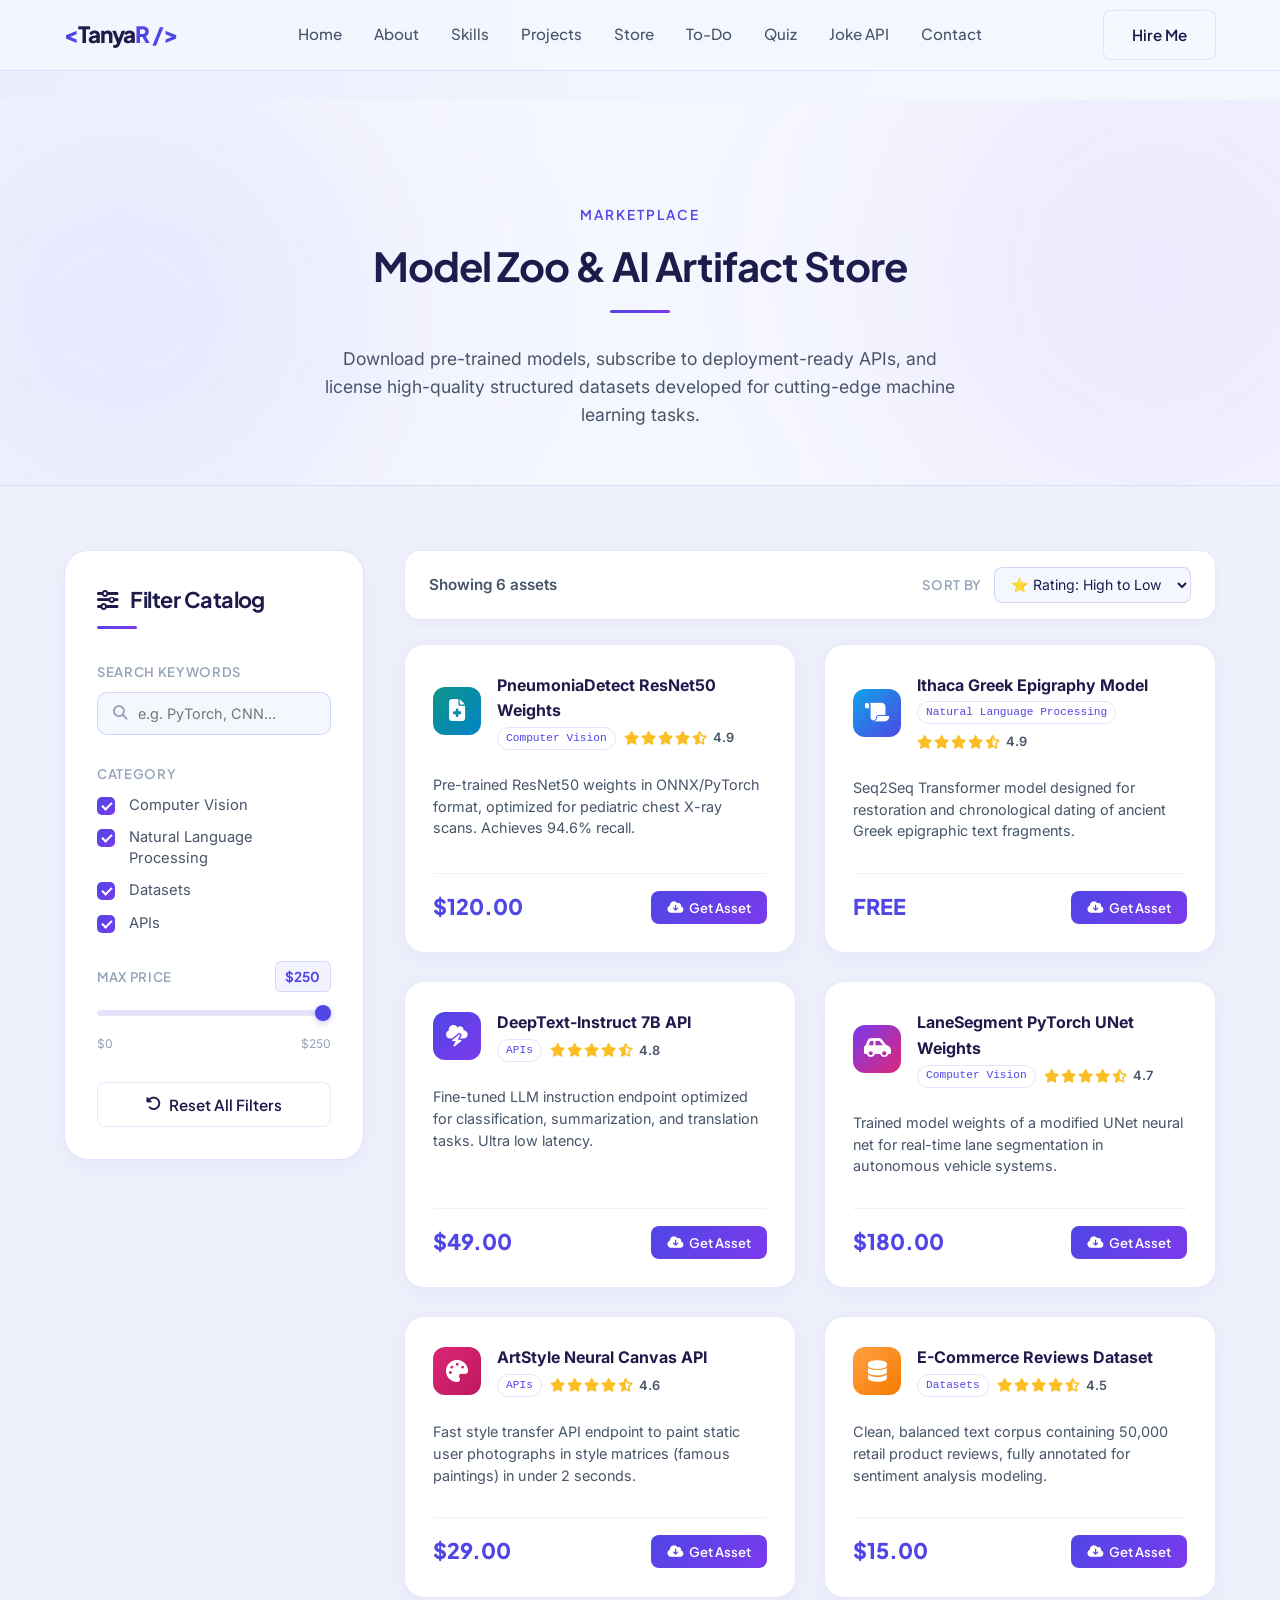
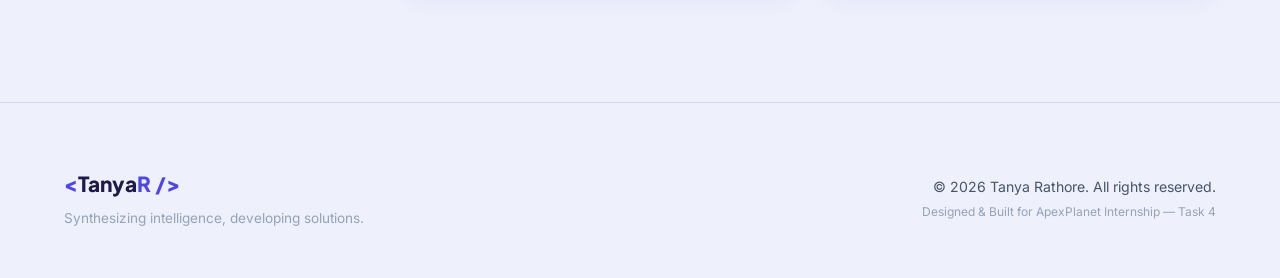
==== products.html @ 9f8725fa "Add files via upload task3 completed" ====
<!DOCTYPE html>
<html lang="en">
<head>
    <meta charset="UTF-8">
    <meta name="viewport" content="width=device-width, initial-scale=1.0">
    <!-- Meta tags for SEO -->
    <title>Store | Tanya Rathore | AI/ML Portfolio</title>
    <meta name="description" content="Tanya Rathore's Model Zoo and AI/ML store. Filter, sort, and browse pretrained models, datasets, and API endpoints.">
    <meta name="keywords" content="Tanya Rathore, Model Zoo, Dataset, AI Models, Pretrained Weights, Computer Vision, NLP, APIs">
    
    <!-- Google Fonts - Plus Jakarta Sans & Inter -->
    <link rel="preconnect" href="https://fonts.googleapis.com">
    <link rel="preconnect" href="https://fonts.gstatic.com" crossorigin>
    <link href="https://fonts.googleapis.com/css2?family=Inter:wght@300;400;500;600;700&family=Plus+Jakarta+Sans:wght@400;500;600;700;800&display=swap" rel="stylesheet">
    
    <!-- Font Awesome Icons -->
    <link rel="stylesheet" href="https://cdnjs.cloudflare.com/ajax/libs/font-awesome/6.4.0/css/all.min.css">
    
    <!-- Core CSS stylesheet -->
    <link rel="stylesheet" href="style.css">
</head>
<body>

    <!-- ==================== HEADER & NAVIGATION ==================== -->
    <header class="navbar-header" id="header">
        <div class="nav-container container">
            <a href="index.html#hero" class="nav-logo">
                <span class="logo-accent">&lt;</span>Tanya<span class="logo-accent">R /&gt;</span>
            </a>
            
            <!-- Desktop Navigation Menu -->
            <nav class="nav-menu" id="nav-menu">
                <ul class="nav-list">
                    <li><a href="index.html#hero" class="nav-link">Home</a></li>
                    <li><a href="index.html#about" class="nav-link">About</a></li>
                    <li><a href="index.html#skills" class="nav-link">Skills</a></li>
                    <li><a href="projects.html" class="nav-link">Projects</a></li>
                    <li><a href="products.html" class="nav-link active">Store</a></li>
                    <li><a href="index.html#todo" class="nav-link">To-Do</a></li>
                    <li><a href="index.html#quiz" class="nav-link">Quiz</a></li>
                    <li><a href="index.html#api-data" class="nav-link">Joke API</a></li>
                    <li><a href="index.html#contact" class="nav-link">Contact</a></li>
                </ul>
            </nav>

            <!-- CTA button & Hamburguer Menu for Mobile -->
            <div class="nav-actions">
                <a href="mailto:riya.rathore@example.com" class="btn btn-secondary nav-cta-btn">Hire Me</a>
                <button class="menu-toggle-btn" id="menu-toggle" aria-label="Toggle menu">
                    <span class="bar"></span>
                    <span class="bar"></span>
                    <span class="bar"></span>
                </button>
            </div>
        </div>
    </header>

    <main style="padding-top: 100px;">
        <!-- ==================== STORE HERO ==================== -->
        <section class="section-padding" style="background-color: var(--color-bg-darkest); padding-bottom: 2rem;">
            <!-- Decorative Background Glows -->
            <div class="hero-bg-glow glow-1"></div>
            <div class="hero-bg-glow glow-2"></div>
            
            <div class="container scroll-reveal">
                <div class="section-header" style="margin-bottom: 2rem;">
                    <span class="section-tag">Marketplace</span>
                    <h1 class="section-title">Model Zoo &amp; AI Artifact Store</h1>
                    <div class="section-underline"></div>
                </div>
                <p style="text-align: center; color: var(--color-text-secondary); max-width: 650px; margin: 0 auto 1.5rem auto; font-size: 1.1rem;">
                    Download pre-trained models, subscribe to deployment-ready APIs, and license high-quality structured datasets developed for cutting-edge machine learning tasks.
                </p>
            </div>
        </section>

        <!-- ==================== STORE CATALOG LAYOUT ==================== -->
        <section class="section-padding" style="background-color: var(--color-bg-darker); border-top: 1px solid var(--border-glass); padding-top: 4rem;">
            <div class="container">
                <div class="store-layout-grid">
                    
                    <!-- ── SIDEBAR FILTER PANEL ── -->
                    <aside class="store-filter-sidebar scroll-reveal">
                        <div class="filter-panel-card">
                            <h2 class="filter-panel-title">
                                <i class="fa-solid fa-sliders"></i> Filter Catalog
                            </h2>
                            <div class="filter-panel-underline"></div>

                            <!-- Search Input -->
                            <div class="filter-group">
                                <label for="search-input" class="filter-label">Search Keywords</label>
                                <div class="filter-search-wrap">
                                    <i class="fa-solid fa-magnifying-glass search-icon"></i>
                                    <input type="text" id="search-input" class="filter-search-input" placeholder="e.g. PyTorch, CNN...">
                                </div>
                            </div>

                            <!-- Category Checkboxes -->
                            <div class="filter-group">
                                <label class="filter-label">Category</label>
                                <div class="filter-checkbox-list">
                                    <label class="checkbox-container">
                                        <input type="checkbox" name="category" value="Computer Vision" checked>
                                        <span class="checkmark"></span>
                                        Computer Vision
                                    </label>
                                    <label class="checkbox-container">
                                        <input type="checkbox" name="category" value="Natural Language Processing" checked>
                                        <span class="checkmark"></span>
                                        Natural Language Processing
                                    </label>
                                    <label class="checkbox-container">
                                        <input type="checkbox" name="category" value="Datasets" checked>
                                        <span class="checkmark"></span>
                                        Datasets
                                    </label>
                                    <label class="checkbox-container">
                                        <input type="checkbox" name="category" value="APIs" checked>
                                        <span class="checkmark"></span>
                                        APIs
                                    </label>
                                </div>
                            </div>

                            <!-- Price Slider -->
                            <div class="filter-group">
                                <div class="price-slider-header">
                                    <label for="price-range" class="filter-label">Max Price</label>
                                    <span id="price-value" class="price-value-badge">$250</span>
                                </div>
                                <input type="range" id="price-range" class="filter-price-slider" min="0" max="250" value="250" step="5">
                                <div class="price-slider-limits">
                                    <span>$0</span>
                                    <span>$250</span>
                                </div>
                            </div>

                            <!-- Reset Button -->
                            <button id="reset-filters-btn" class="btn btn-secondary btn-block" style="margin-top: 1rem;">
                                <i class="fa-solid fa-rotate-left"></i> Reset All Filters
                            </button>
                        </div>
                    </aside>

                    <!-- ── MAIN CATALOG GRID CONTENT ── -->
                    <div class="store-catalog-content">
                        
                        <!-- Catalog Topbar -->
                        <div class="catalog-topbar scroll-reveal">
                            <div id="results-count" class="results-count">Showing 6 assets</div>
                            
                            <div class="catalog-sort-wrap">
                                <label for="sort-select" class="sort-label">Sort By</label>
                                <select id="sort-select" class="sort-select">
                                    <option value="rating-desc" selected>⭐ Rating: High to Low</option>
                                    <option value="price-asc">💵 Price: Low to High</option>
                                    <option value="price-desc">💵 Price: High to Low</option>
                                    <option value="name-asc">🔤 Name: A to Z</option>
                                </select>
                            </div>
                        </div>

                        <!-- Product Cards Grid -->
                        <div id="product-grid" class="store-product-grid scroll-reveal">
                            <!-- Cards will be dynamically injected by products.js -->
                        </div>

                        <!-- Empty State Placeholder -->
                        <div id="store-empty-state" class="store-empty-state" style="display: none;">
                            <i class="fa-regular fa-folder-open empty-icon"></i>
                            <h3>No Assets Found</h3>
                            <p>We couldn't find any products matching your search terms or filter combinations. Try adjusting your sidebar values!</p>
                            <button id="empty-reset-btn" class="btn btn-primary">Clear Search &amp; Filters</button>
                        </div>

                    </div>
                    
                </div>
            </div>
        </section>
    </main>

    <!-- ==================== FOOTER ==================== -->
    <footer class="footer-wrapper">
        <div class="container footer-content">
            <div class="footer-left">
                <a href="index.html#hero" class="footer-logo">
                    <span class="logo-accent">&lt;</span>Tanya<span class="logo-accent">R /&gt;</span>
                </a>
                <p class="footer-tagline">Synthesizing intelligence, developing solutions.</p>
            </div>
            
            <div class="footer-right">
                <p class="copyright">&copy; 2026 Tanya Rathore. All rights reserved.</p>
                <p class="attribution">Designed &amp; Built for ApexPlanet Internship &mdash; Task 4</p>
            </div>
        </div>
        
        <!-- Back to Top Button -->
        <a href="index.html#hero" class="back-to-top" id="back-to-top" aria-label="Back to top">
            <i class="fa-solid fa-arrow-up"></i>
        </a>
    </footer>

    <!-- Core Javascript logic -->
    <script src="script.js"></script>
    <!-- Product Listing Logic -->
    <script src="products.js"></script>
</body>
</html>
---- style.css ----
/* ==========================================================================
   CSS DESIGN SYSTEM & VARIABLES
   ========================================================================== */
:root {
    /* Color Palette — Light Theme */
    --color-bg-darkest: #f5f7ff;    /* Soft lavender-white page background */
    --color-bg-darker: #eef0fb;     /* Slightly deeper section background */
    --color-bg-card: rgba(255, 255, 255, 0.85); /* Clean white card base */

    --color-primary: #4f46e5;       /* Indigo 600 — strong accent */
    --color-secondary: #7c3aed;     /* Violet 600 */
    --color-accent: #0ea5e9;        /* Sky blue */
    --color-accent-pink: #db2777;   /* Pink 600 */

    --color-text-primary: #1e1b4b;  /* Deep indigo — main text */
    --color-text-secondary: #475569;/* Slate 600 — body text */
    --color-text-muted: #94a3b8;    /* Slate 400 — labels */

    --border-glass: rgba(79, 70, 229, 0.12);
    --border-glow: rgba(79, 70, 229, 0.25);

    /* Gradients */
    --gradient-primary: linear-gradient(135deg, var(--color-primary) 0%, var(--color-secondary) 100%);
    --gradient-accent: linear-gradient(135deg, var(--color-accent) 0%, var(--color-accent-pink) 100%);
    --gradient-dark: linear-gradient(180deg, var(--color-bg-darkest) 0%, var(--color-bg-darker) 100%);
    --gradient-radial-glow: radial-gradient(circle, rgba(79, 70, 229, 0.08) 0%, rgba(255,255,255,0) 70%);

    /* Typography */
    --font-heading: 'Plus Jakarta Sans', sans-serif;
    --font-body: 'Inter', sans-serif;

    /* Layout & Spacing */
    --container-max-width: 1200px;
    --transition-smooth: all 0.4s cubic-bezier(0.25, 0.8, 0.25, 1);
    --transition-fast: all 0.2s ease-in-out;
}

/* ==========================================================================
   BASE RESET & LAYOUT DEFAULTS
   ========================================================================== */
* {
    margin: 0;
    padding: 0;
    box-sizing: border-box;
}

html {
    scroll-behavior: smooth;
    font-size: 16px;
}

body {
    background-color: var(--color-bg-darkest);
    color: var(--color-text-primary);
    font-family: var(--font-body);
    line-height: 1.6;
    overflow-x: hidden;
    background-image:
        radial-gradient(at 0% 0%, rgba(79, 70, 229, 0.06) 0px, transparent 50%),
        radial-gradient(at 100% 100%, rgba(124, 58, 237, 0.06) 0px, transparent 50%);
}

.container {
    width: 100%;
    max-width: var(--container-max-width);
    margin: 0 auto;
    padding: 0 1.5rem;
}

section {
    position: relative;
    overflow: hidden;
}

.section-padding {
    padding: 6.5rem 0;
}

/* Scroll reveal system base state (JS sets .revealed) */
.scroll-reveal {
    opacity: 0;
    transform: translateY(40px);
    transition: opacity 0.8s cubic-bezier(0.25, 1, 0.5, 1), 
                transform 0.8s cubic-bezier(0.25, 1, 0.5, 1);
}

.scroll-reveal.revealed {
    opacity: 1;
    transform: translateY(0);
}

/* ==========================================================================
   TYPOGRAPHY
   ========================================================================== */
h1, h2, h3, h4, h5, h6 {
    font-family: var(--font-heading);
    font-weight: 700;
    letter-spacing: -0.025em;
    color: var(--color-text-primary);
}

/* Gradients text utility */
.text-gradient {
    background: var(--gradient-primary);
    -webkit-background-clip: text;
    -webkit-text-fill-color: transparent;
    background-clip: text;
    display: inline-block;
}

/* ==========================================================================
   BUTTONS
   ========================================================================== */
.btn {
    display: inline-flex;
    align-items: center;
    justify-content: center;
    gap: 0.5rem;
    padding: 0.75rem 1.75rem;
    border-radius: 8px;
    font-family: var(--font-heading);
    font-weight: 600;
    font-size: 0.95rem;
    cursor: pointer;
    transition: var(--transition-smooth);
    text-decoration: none;
}

.btn-primary {
    background: var(--gradient-primary);
    color: #ffffff;
    border: none;
    box-shadow: 0 4px 20px rgba(129, 140, 248, 0.3);
}

.btn-primary:hover {
    transform: translateY(-3px);
    box-shadow: 0 6px 25px rgba(129, 140, 248, 0.5);
}

.btn-secondary {
    background: rgba(255, 255, 255, 0.08);
    color: var(--color-text-primary);
    border: 1px solid var(--border-glass);
    backdrop-filter: blur(10px);
}

.btn-secondary:hover {
    background: rgba(255, 255, 255, 0.15);
    border-color: rgba(255, 255, 255, 0.2);
    transform: translateY(-2px);
}

.btn-outline {
    background: transparent;
    color: var(--color-primary);
    border: 1px solid var(--color-primary);
}

.btn-outline:hover {
    background: rgba(129, 140, 248, 0.1);
    transform: translateY(-3px);
}

.btn-block {
    display: flex;
    width: 100%;
}

/* ==========================================================================
   NAVIGATION BAR (Glassmorphism & Responsive)
   ========================================================================== */
.navbar-header {
    position: fixed;
    top: 0;
    left: 0;
    width: 100%;
    z-index: 1000;
    background: rgba(245, 247, 255, 0.85);
    backdrop-filter: blur(12px);
    -webkit-backdrop-filter: blur(12px);
    border-bottom: 1px solid var(--border-glass);
    transition: var(--transition-smooth);
}

/* Navbar active scroll state */
.navbar-header.nav-scrolled {
    padding: 0.5rem 0;
    box-shadow: 0 4px 20px rgba(79, 70, 229, 0.1);
    background: rgba(245, 247, 255, 0.95);
}

.nav-container {
    display: flex;
    align-items: center;
    justify-content: space-between;
    height: 70px;
}

.nav-logo {
    font-family: var(--font-heading);
    font-weight: 800;
    font-size: 1.4rem;
    color: var(--color-text-primary);
    text-decoration: none;
    letter-spacing: -0.05em;
    transition: var(--transition-fast);
}

.logo-accent {
    color: var(--color-primary);
}

.nav-logo:hover {
    transform: scale(1.03);
}

.nav-menu {
    display: flex;
}

.nav-list {
    display: flex;
    list-style: none;
    gap: 2rem;
}

.nav-link {
    text-decoration: none;
    color: var(--color-text-secondary);
    font-family: var(--font-heading);
    font-weight: 500;
    font-size: 0.95rem;
    transition: var(--transition-fast);
    position: relative;
    padding: 0.5rem 0;
}

.nav-link::after {
    content: '';
    position: absolute;
    bottom: 0;
    left: 0;
    width: 0;
    height: 2px;
    background: var(--gradient-primary);
    transition: var(--transition-fast);
}

.nav-link:hover,
.nav-link.active {
    color: var(--color-text-primary);
}

.nav-link.active::after,
.nav-link:hover::after {
    width: 100%;
}

.nav-actions {
    display: flex;
    align-items: center;
    gap: 1rem;
}

/* Mobile Menu Toggle Button */
.menu-toggle-btn {
    display: none;
    flex-direction: column;
    justify-content: space-between;
    width: 24px;
    height: 18px;
    background: transparent;
    border: none;
    cursor: pointer;
    z-index: 1100;
}

.menu-toggle-btn .bar {
    width: 100%;
    height: 2px;
    background-color: var(--color-text-primary);
    transition: var(--transition-smooth);
}

/* ==========================================================================
   HERO SECTION
   ========================================================================== */
.hero-section {
    min-height: 100vh;
    display: flex;
    align-items: center;
    padding-top: 100px;
    padding-bottom: 3.5rem;
    background-color: var(--color-bg-darkest);
    background-image: url("data:image/svg+xml,%3Csvg width='60' height='60' viewBox='0 0 60 60' xmlns='http://www.w3.org/2000/svg'%3E%3Cg fill='none' fill-rule='evenodd'%3E%3Cg fill='%234f46e5' fill-opacity='0.03'%3E%3Cpath d='M36 34v-4h-2v4h-4v2h4v4h2v-4h4v-2h-4zm0-30V0h-2v4h-4v2h4v4h2V6h4V4h-4zM6 34v-4H4v4H0v2h4v4h2v-4h4v-2H6zM6 4V0H4v4H0v2h4v4h2V6h4V4H6z'/%3E%3C/g%3E%3C/g%3E%3C/svg%3E");
}

.hero-bg-glow {
    position: absolute;
    width: 500px;
    height: 500px;
    border-radius: 50%;
    filter: blur(120px);
    z-index: 1;
    pointer-events: none;
}

.glow-1 {
    top: -10%;
    left: -10%;
    background: rgba(79, 70, 229, 0.08);
}

.glow-2 {
    bottom: -10%;
    right: -10%;
    background: rgba(124, 58, 237, 0.07);
}

.hero-grid {
    display: grid;
    grid-template-columns: 1.2fr 0.8fr;
    gap: 4rem;
    align-items: center;
    z-index: 2;
}

.status-badge {
    display: inline-flex;
    align-items: center;
    gap: 0.6rem;
    padding: 0.5rem 1rem;
    background: rgba(129, 140, 248, 0.1);
    border: 1px solid var(--border-glow);
    border-radius: 50px;
    font-size: 0.85rem;
    font-weight: 500;
    color: var(--color-primary);
    margin-bottom: 1.5rem;
}

.pulse-dot {
    width: 8px;
    height: 8px;
    background-color: var(--color-primary);
    border-radius: 50%;
    position: relative;
}

.pulse-dot::after {
    content: '';
    position: absolute;
    top: 0;
    left: 0;
    width: 100%;
    height: 100%;
    border-radius: 50%;
    background-color: var(--color-primary);
    animation: pulse 1.8s infinite;
}

@keyframes pulse {
    0% {
        transform: scale(1);
        opacity: 0.8;
    }
    100% {
        transform: scale(2.8);
        opacity: 0;
    }
}

.hero-title {
    font-size: 3.8rem;
    line-height: 1.15;
    margin-bottom: 1rem;
    font-weight: 800;
}

.hero-subtitle {
    font-size: 1.8rem;
    color: var(--color-text-secondary);
    font-weight: 600;
    margin-bottom: 1.5rem;
}

.hero-description {
    font-size: 1.1rem;
    color: var(--color-text-secondary);
    max-width: 600px;
    margin-bottom: 2.5rem;
}

.hero-actions {
    display: flex;
    gap: 1rem;
    margin-bottom: 2.5rem;
}

.hero-socials {
    display: flex;
    align-items: center;
    gap: 1rem;
}

.socials-label {
    font-size: 0.85rem;
    color: var(--color-text-muted);
    font-weight: 600;
    text-transform: uppercase;
    letter-spacing: 0.05em;
}

.social-icons {
    display: flex;
    gap: 1rem;
}

.social-icon {
    display: inline-flex;
    align-items: center;
    justify-content: center;
    width: 40px;
    height: 40px;
    border-radius: 50%;
    border: 1px solid var(--border-glass);
    background: rgba(255, 255, 255, 0.03);
    color: var(--color-text-secondary);
    transition: var(--transition-smooth);
    text-decoration: none;
}

.social-icon:hover {
    color: var(--color-primary);
    border-color: var(--color-primary);
    background: rgba(129, 140, 248, 0.08);
    transform: translateY(-3px) scale(1.05);
}

/* Hero Technology Orbit Graphic */
.hero-visual {
    display: flex;
    justify-content: center;
    align-items: center;
}

.visual-wrapper {
    position: relative;
    width: 320px;
    height: 320px;
}

.tech-orb {
    position: absolute;
    top: 50%;
    left: 50%;
    transform: translate(-50%, -50%);
    width: 90px;
    height: 90px;
    border-radius: 50%;
    background: var(--gradient-primary);
    box-shadow: 0 0 40px rgba(129, 140, 248, 0.6);
    display: flex;
    align-items: center;
    justify-content: center;
    font-size: 2.5rem;
    color: #ffffff;
    z-index: 5;
    animation: float 4s ease-in-out infinite;
}

@keyframes float {
    0%, 100% {
        transform: translate(-50%, -52%);
    }
    50% {
        transform: translate(-50%, -48%);
    }
}

.orbit-ring {
    position: absolute;
    top: 50%;
    left: 50%;
    border: 1px dashed rgba(255, 255, 255, 0.1);
    border-radius: 50%;
    transform: translate(-50%, -50%);
}

.ring-1 {
    width: 200px;
    height: 200px;
    animation: spin-clockwise 20s linear infinite;
}

.ring-2 {
    width: 300px;
    height: 300px;
    animation: spin-counter 30s linear infinite;
}

.orbit-node {
    position: absolute;
    width: 44px;
    height: 44px;
    border-radius: 50%;
    background: #ffffff;
    border: 1px solid rgba(79, 70, 229, 0.2);
    box-shadow: 0 2px 12px rgba(79, 70, 229, 0.1);
    display: flex;
    align-items: center;
    justify-content: center;
    font-size: 1.25rem;
    transition: var(--transition-smooth);
}

.orbit-node:hover {
    border-color: var(--color-primary);
    box-shadow: 0 0 20px rgba(129, 140, 248, 0.4);
    color: var(--color-primary);
    transform: scale(1.15);
}

.node-py {
    top: 15px;
    left: 45px;
    color: #38bdf8;
    animation: node-counter-spin 20s linear infinite;
}

.node-ml {
    bottom: 35px;
    right: 25px;
    color: #c084fc;
    animation: node-counter-spin 20s linear infinite;
}

.node-dl {
    bottom: 95px;
    left: -10px;
    color: #f472b6;
    animation: node-spin 30s linear infinite;
}

@keyframes spin-clockwise {
    0% { transform: translate(-50%, -50%) rotate(0deg); }
    100% { transform: translate(-50%, -50%) rotate(360deg); }
}

@keyframes spin-counter {
    0% { transform: translate(-50%, -50%) rotate(360deg); }
    100% { transform: translate(-50%, -50%) rotate(0deg); }
}

@keyframes node-spin {
    0% { transform: rotate(0deg); }
    100% { transform: rotate(360deg); }
}

@keyframes node-counter-spin {
    0% { transform: rotate(360deg); }
    100% { transform: rotate(0deg); }
}

/* ==========================================================================
   SECTION HEADER UTILITY
   ========================================================================== */
.section-header {
    margin-bottom: 4rem;
    text-align: center;
}

.section-tag {
    font-family: var(--font-heading);
    font-size: 0.85rem;
    font-weight: 600;
    color: var(--color-primary);
    letter-spacing: 0.15em;
    text-transform: uppercase;
    display: block;
    margin-bottom: 0.5rem;
}

.section-title {
    font-size: 2.5rem;
    margin-bottom: 0.75rem;
}

.section-underline {
    width: 60px;
    height: 3px;
    background: var(--gradient-primary);
    margin: 0 auto;
    border-radius: 10px;
}

/* ==========================================================================
   ABOUT ME SECTION
   ========================================================================== */
.about-section {
    background-color: #e8ebf8;
}

.about-grid {
    display: grid;
    grid-template-columns: 0.9fr 1.1fr;
    gap: 5rem;
    align-items: center;
}

.about-img-wrapper {
    display: flex;
    justify-content: center;
}

.image-frame {
    position: relative;
    width: 320px;
    height: 380px;
    border-radius: 20px;
    z-index: 2;
}

.profile-image {
    width: 100%;
    height: 100%;
    object-fit: cover;
    border-radius: 20px;
    position: relative;
    z-index: 3;
    filter: grayscale(10%) contrast(105%);
    transition: var(--transition-smooth);
}

.image-frame::before {
    content: '';
    position: absolute;
    top: 0;
    left: 0;
    width: 100%;
    height: 100%;
    border-radius: 20px;
    background: var(--gradient-primary);
    opacity: 0.08;
    z-index: 4;
    transition: var(--transition-smooth);
    pointer-events: none;
}

.frame-border {
    position: absolute;
    top: 15px;
    left: 15px;
    width: 100%;
    height: 100%;
    border: 2px solid var(--color-primary);
    border-radius: 20px;
    z-index: 1;
    transition: var(--transition-smooth);
}

.image-frame:hover .profile-image {
    transform: translateY(-10px) translateX(-10px);
    filter: grayscale(0%);
}

.image-frame:hover::before {
    opacity: 0;
}

.image-frame:hover .frame-border {
    transform: translateY(10px) translateX(10px);
    border-color: var(--color-secondary);
}

.about-subtitle {
    font-size: 1.4rem;
    margin-bottom: 1.25rem;
    line-height: 1.4;
    font-weight: 600;
}

.about-paragraph {
    color: var(--color-text-secondary);
    margin-bottom: 1.5rem;
    font-size: 1rem;
}

.about-stats-grid {
    display: grid;
    grid-template-columns: repeat(3, 1fr);
    gap: 1.5rem;
    margin-top: 2.5rem;
}

.stat-card {
    background: rgba(255, 255, 255, 0.02);
    border: 1px solid var(--border-glass);
    padding: 1.25rem 1rem;
    border-radius: 12px;
    text-align: center;
    transition: var(--transition-smooth);
}

.stat-card:hover {
    transform: translateY(-5px);
    background: rgba(255, 255, 255, 0.05);
    border-color: var(--border-glow);
}

.stat-num {
    display: block;
    font-family: var(--font-heading);
    font-size: 1.75rem;
    font-weight: 800;
    color: var(--color-primary);
    margin-bottom: 0.25rem;
}

.stat-label {
    font-size: 0.8rem;
    color: var(--color-text-secondary);
    font-weight: 500;
}

/* ==========================================================================
   TECHNICAL SKILLS SECTION
   ========================================================================== */
.skills-section {
    background-color: #f5f7ff;
}

.skills-grid {
    display: grid;
    grid-template-columns: repeat(auto-fill, minmax(280px, 1fr));
    gap: 2rem;
}

/* Clean light skill card */
.skill-card {
    background: #ffffff;
    border: 1px solid rgba(79, 70, 229, 0.15);
    border-radius: 16px;
    padding: 2.25rem 2rem;
    transition: var(--transition-smooth);
    position: relative;
    overflow: hidden;
    box-shadow: 0 2px 12px rgba(79, 70, 229, 0.06);
}

.skill-card::after {
    content: '';
    position: absolute;
    top: 0;
    left: 0;
    width: 100%;
    height: 100%;
    background: radial-gradient(circle at top right, rgba(79, 70, 229, 0.05), transparent 70%);
    opacity: 0;
    transition: var(--transition-smooth);
    pointer-events: none;
}

.skill-card:hover {
    transform: translateY(-8px);
    border-color: var(--color-primary);
    box-shadow: 0 12px 30px rgba(79, 70, 229, 0.15);
}

.skill-card:hover::after {
    opacity: 1;
}

.skill-icon {
    font-size: 2.25rem;
    margin-bottom: 1.25rem;
    display: inline-block;
}

.skill-name {
    font-size: 1.25rem;
    margin-bottom: 0.75rem;
    font-weight: 700;
}

.skill-desc {
    font-size: 0.9rem;
    color: var(--color-text-secondary);
    margin-bottom: 1.5rem;
}

/* Progress bar inside cards */
.skill-progress-bar {
    width: 100%;
    height: 6px;
    background: rgba(255, 255, 255, 0.05);
    border-radius: 10px;
    overflow: hidden;
}

.progress-fill {
    height: 100%;
    border-radius: 10px;
    background: var(--gradient-primary);
}

/* Colors for specific skills */
.python-color { color: #38bdf8; }
.python-fill { width: 90%; background: linear-gradient(90deg, #38bdf8, #818cf8); }

.ml-color { color: #818cf8; }
.ml-fill { width: 85%; background: linear-gradient(90deg, #818cf8, #c084fc); }

.cpp-color { color: #38bdf8; }
.cpp-fill { width: 80%; background: linear-gradient(90deg, #38bdf8, #818cf8); }

.nlp-color { color: #c084fc; }
.nlp-fill { width: 80%; background: linear-gradient(90deg, #c084fc, #f472b6); }

.sql-color { color: #ff9f43; }
.sql-fill { width: 85%; background: linear-gradient(90deg, #ff9f43, #f57c00); }

.dsa-color { color: #f472b6; }
.dsa-fill { width: 85%; background: linear-gradient(90deg, #f472b6, #818cf8); }

/* ==========================================================================
   PROJECTS SECTION
   ========================================================================== */
.projects-section {
    background-color: var(--color-bg-darker);
}

.projects-grid {
    display: grid;
    grid-template-columns: repeat(auto-fill, minmax(340px, 1fr));
    gap: 2.5rem;
}

/* Premium project card */
.project-card {
    background: var(--color-bg-card);
    border: 1px solid var(--border-glass);
    border-radius: 20px;
    overflow: hidden;
    display: flex;
    flex-direction: column;
    height: 100%;
    transition: var(--transition-smooth);
    backdrop-filter: blur(16px);
    -webkit-backdrop-filter: blur(16px);
}

.project-card:hover {
    transform: translateY(-10px);
    border-color: var(--border-glow);
    box-shadow: 0 15px 35px rgba(0, 0, 0, 0.4);
}

.project-img-container {
    position: relative;
    height: 200px;
    overflow: hidden;
}

.project-banner {
    width: 100%;
    height: 100%;
    display: flex;
    align-items: center;
    justify-content: center;
    position: relative;
}

.banner-icon {
    font-size: 3.5rem;
    color: rgba(255, 255, 255, 0.8);
    z-index: 2;
    transition: var(--transition-smooth);
}

.banner-gradient {
    position: absolute;
    top: 0;
    left: 0;
    width: 100%;
    height: 100%;
    opacity: 0.75;
    z-index: 1;
    transition: var(--transition-smooth);
}

/* Custom gradients for projects */
.style-transfer-banner {
    background: #1e1b4b;
}
.style-transfer-banner .banner-gradient {
    background: linear-gradient(135deg, #4f46e5 0%, #a855f7 100%);
}

.pneumonia-banner {
    background: #0f172a;
}
.pneumonia-banner .banner-gradient {
    background: linear-gradient(135deg, #0d9488 0%, #0284c7 100%);
}

.autonomous-banner {
    background: #180f2a;
}
.autonomous-banner .banner-gradient {
    background: linear-gradient(135deg, #7c3aed 0%, #db2777 100%);
}

/* Hover overlay links */
.project-links {
    position: absolute;
    top: 0;
    left: 0;
    width: 100%;
    height: 100%;
    background: rgba(9, 11, 17, 0.75);
    backdrop-filter: blur(4px);
    display: flex;
    align-items: center;
    justify-content: center;
    gap: 1.25rem;
    opacity: 0;
    z-index: 3;
    transition: var(--transition-smooth);
}

.project-card:hover .project-links {
    opacity: 1;
}

.project-card:hover .banner-icon {
    transform: scale(0.85);
}

.proj-link-btn {
    display: inline-flex;
    align-items: center;
    justify-content: center;
    width: 46px;
    height: 46px;
    border-radius: 50%;
    background: #ffffff;
    color: var(--color-bg-darkest);
    font-size: 1.2rem;
    transition: var(--transition-smooth);
    text-decoration: none;
}

.proj-link-btn:hover {
    background: var(--color-primary);
    color: #ffffff;
    transform: scale(1.1);
}

.project-info {
    padding: 1.75rem;
    display: flex;
    flex-direction: column;
    flex-grow: 1;
}

.project-category {
    font-family: var(--font-heading);
    font-size: 0.75rem;
    font-weight: 600;
    color: var(--color-primary);
    text-transform: uppercase;
    letter-spacing: 0.05em;
    margin-bottom: 0.5rem;
}

.project-title {
    font-size: 1.3rem;
    margin-bottom: 0.75rem;
}

.project-desc {
    color: var(--color-text-secondary);
    font-size: 0.92rem;
    margin-bottom: 1.5rem;
    flex-grow: 1;
}

/* Tech badges */
.project-tags {
    display: flex;
    flex-wrap: wrap;
    gap: 0.5rem;
}

.project-tags span {
    font-size: 0.75rem;
    font-weight: 500;
    padding: 0.25rem 0.75rem;
    background: rgba(255, 255, 255, 0.05);
    border: 1px solid var(--border-glass);
    border-radius: 50px;
    color: var(--color-text-secondary);
}

/* ==========================================================================
   CONTACT SECTION
   ========================================================================== */
.contact-section {
    background-color: var(--color-bg-darkest);
}

.contact-grid {
    display: grid;
    grid-template-columns: 0.95fr 1.05fr;
    gap: 4.5rem;
    align-items: flex-start;
}

.contact-title {
    font-size: 1.75rem;
    line-height: 1.35;
    margin-bottom: 1.25rem;
}

.contact-text {
    color: var(--color-text-secondary);
    font-size: 1rem;
    margin-bottom: 2.5rem;
}

.contact-details {
    display: flex;
    flex-direction: column;
    gap: 1.75rem;
    margin-bottom: 2.5rem;
}

.contact-item {
    display: flex;
    align-items: center;
    gap: 1.25rem;
}

.contact-icon {
    display: inline-flex;
    align-items: center;
    justify-content: center;
    width: 48px;
    height: 48px;
    border-radius: 12px;
    background: rgba(129, 140, 248, 0.08);
    border: 1px solid var(--border-glow);
    color: var(--color-primary);
    font-size: 1.2rem;
}

.contact-item-text {
    display: flex;
    flex-direction: column;
}

.contact-label {
    font-size: 0.8rem;
    color: var(--color-text-muted);
    font-weight: 600;
    text-transform: uppercase;
}

.contact-link, .contact-value {
    font-size: 1rem;
    color: var(--color-text-primary);
    text-decoration: none;
    font-weight: 500;
    transition: var(--transition-fast);
}

.contact-link:hover {
    color: var(--color-primary);
}

.contact-socials-wrapper {
    display: flex;
    flex-direction: column;
    gap: 0.75rem;
}

.contact-socials-title {
    font-size: 0.85rem;
    color: var(--color-text-muted);
    font-weight: 600;
    text-transform: uppercase;
}

.contact-socials {
    display: flex;
    gap: 1rem;
}

/* Contact form container glassmorphism */
.contact-form-container {
    background: var(--color-bg-card);
    border: 1px solid var(--border-glass);
    border-radius: 24px;
    padding: 2.5rem;
    backdrop-filter: blur(16px);
    -webkit-backdrop-filter: blur(16px);
}

.contact-form {
    display: flex;
    flex-direction: column;
    gap: 1.5rem;
}

.form-row {
    display: grid;
    grid-template-columns: 1fr 1fr;
    gap: 1.5rem;
}

.form-group {
    display: flex;
    flex-direction: column;
    gap: 0.5rem;
}

.form-group label {
    font-family: var(--font-heading);
    font-size: 0.85rem;
    font-weight: 600;
    color: var(--color-text-secondary);
}

.form-group input,
.form-group textarea {
    background: rgba(255, 255, 255, 0.03);
    border: 1px solid var(--border-glass);
    border-radius: 8px;
    padding: 0.85rem 1rem;
    color: var(--color-text-primary);
    font-family: var(--font-body);
    font-size: 0.95rem;
    transition: var(--transition-fast);
}

.form-group input:focus,
.form-group textarea:focus {
    outline: none;
    border-color: var(--color-primary);
    background: rgba(255, 255, 255, 0.06);
    box-shadow: 0 0 10px rgba(129, 140, 248, 0.15);
}

/* Validation — error state on a field */
.form-group.has-error input,
.form-group.has-error textarea {
    border-color: #ef4444;
    box-shadow: 0 0 8px rgba(239, 68, 68, 0.2);
}

/* Validation — success state on a field */
.form-group.is-valid input,
.form-group.is-valid textarea {
    border-color: #22c55e;
    box-shadow: 0 0 8px rgba(34, 197, 94, 0.15);
}

/* Inline error message under a field */
.field-error {
    font-size: 0.8rem;
    color: #ef4444;
    font-weight: 500;
    min-height: 1.1rem;
    display: block;
    transition: var(--transition-fast);
}

/* Required asterisk */
.required-star {
    color: #ef4444;
    margin-left: 2px;
}

/* Optional label tag */
.optional-tag {
    font-size: 0.75rem;
    color: var(--color-text-muted);
    font-weight: 400;
    margin-left: 4px;
}

/* Form submit button loading state */
.btn.btn-loading {
    opacity: 0.7;
    cursor: not-allowed;
    pointer-events: none;
}

/* Form success message banner */
.form-success-msg {
    display: none;
    align-items: center;
    gap: 1rem;
    background: rgba(34, 197, 94, 0.08);
    border: 1px solid rgba(34, 197, 94, 0.3);
    border-radius: 12px;
    padding: 1.25rem 1.5rem;
    margin-bottom: 1.5rem;
    color: #16a34a;
    font-weight: 500;
}

.form-success-msg.visible {
    display: flex;
}

.form-success-msg i {
    font-size: 1.5rem;
    flex-shrink: 0;
}

/* ==========================================================================
   TO-DO LIST SECTION
   ========================================================================== */
.todo-section {
    background-color: #e8ebf8;
}

/* Max-width card wrapper */
.todo-wrapper {
    max-width: 760px;
    margin: 0 auto;
    background: #ffffff;
    border: 1px solid rgba(79, 70, 229, 0.12);
    border-radius: 24px;
    padding: 2.5rem;
    box-shadow: 0 8px 32px rgba(79, 70, 229, 0.08);
}

/* ---- Input Panel ---- */
.todo-input-panel {
    margin-bottom: 1.5rem;
}

.todo-input-row {
    display: flex;
    gap: 0.75rem;
    align-items: center;
}

.todo-text-input-wrap {
    flex: 1;
    position: relative;
    display: flex;
    align-items: center;
}

.todo-input-icon {
    position: absolute;
    left: 1rem;
    color: var(--color-text-muted);
    font-size: 0.95rem;
    pointer-events: none;
}

.todo-text-input {
    width: 100%;
    padding: 0.85rem 1rem 0.85rem 2.75rem;
    border: 1px solid rgba(79, 70, 229, 0.2);
    border-radius: 10px;
    font-family: var(--font-body);
    font-size: 0.95rem;
    color: var(--color-text-primary);
    background: var(--color-bg-darkest);
    transition: var(--transition-fast);
}

.todo-text-input:focus {
    outline: none;
    border-color: var(--color-primary);
    box-shadow: 0 0 10px rgba(129, 140, 248, 0.2);
}

.todo-text-input.input-shake {
    animation: shake 0.4s ease;
}

@keyframes shake {
    0%, 100% { transform: translateX(0); }
    20% { transform: translateX(-6px); }
    40% { transform: translateX(6px); }
    60% { transform: translateX(-4px); }
    80% { transform: translateX(4px); }
}

.todo-priority-select {
    padding: 0.85rem 0.9rem;
    border: 1px solid rgba(79, 70, 229, 0.2);
    border-radius: 10px;
    font-family: var(--font-body);
    font-size: 0.88rem;
    color: var(--color-text-primary);
    background: var(--color-bg-darkest);
    cursor: pointer;
    transition: var(--transition-fast);
    white-space: nowrap;
}

.todo-priority-select:focus {
    outline: none;
    border-color: var(--color-primary);
}

.todo-input-error {
    display: block;
    margin-top: 0.5rem;
    font-size: 0.8rem;
    color: #ef4444;
    font-weight: 500;
    min-height: 1.1rem;
}

/* ---- Filter Tabs ---- */
.todo-filters {
    display: flex;
    gap: 0.5rem;
    margin-bottom: 1.5rem;
    border-bottom: 1px solid rgba(79, 70, 229, 0.1);
    padding-bottom: 1rem;
}

.todo-filter-btn {
    padding: 0.45rem 1.1rem;
    border-radius: 50px;
    border: 1px solid transparent;
    background: transparent;
    font-family: var(--font-heading);
    font-size: 0.85rem;
    font-weight: 600;
    color: var(--color-text-secondary);
    cursor: pointer;
    transition: var(--transition-fast);
}

.todo-filter-btn:hover {
    background: rgba(79, 70, 229, 0.06);
    color: var(--color-primary);
}

.todo-filter-btn.active {
    background: rgba(79, 70, 229, 0.1);
    border-color: rgba(79, 70, 229, 0.2);
    color: var(--color-primary);
}

/* ---- Task List ---- */
.todo-list {
    list-style: none;
    display: flex;
    flex-direction: column;
    gap: 0.65rem;
    min-height: 60px;
}

/* Individual task item */
.todo-item {
    display: flex;
    align-items: center;
    gap: 0.85rem;
    padding: 1rem 1.25rem;
    background: var(--color-bg-darkest);
    border: 1px solid rgba(79, 70, 229, 0.1);
    border-radius: 12px;
    transition: var(--transition-smooth);
    animation: task-in 0.35s cubic-bezier(0.25, 1, 0.5, 1);
}

@keyframes task-in {
    from {
        opacity: 0;
        transform: translateY(-10px);
    }
    to {
        opacity: 1;
        transform: translateY(0);
    }
}

.todo-item:hover {
    border-color: rgba(79, 70, 229, 0.25);
    box-shadow: 0 4px 12px rgba(79, 70, 229, 0.07);
    transform: translateX(3px);
}

/* Completed item look */
.todo-item.completed {
    opacity: 0.58;
}

.todo-item.completed .todo-item-text {
    text-decoration: line-through;
    color: var(--color-text-muted);
}

/* Removing animation */
.todo-item.removing {
    animation: task-out 0.3s ease forwards;
}

@keyframes task-out {
    to {
        opacity: 0;
        transform: translateX(30px);
        max-height: 0;
        padding: 0;
        margin: 0;
        border-width: 0;
    }
}

/* Custom checkbox */
.todo-checkbox {
    appearance: none;
    -webkit-appearance: none;
    width: 20px;
    height: 20px;
    border-radius: 6px;
    border: 2px solid rgba(79, 70, 229, 0.3);
    background: transparent;
    cursor: pointer;
    flex-shrink: 0;
    transition: var(--transition-fast);
    position: relative;
}

.todo-checkbox:checked {
    background: var(--gradient-primary);
    border-color: transparent;
}

.todo-checkbox:checked::after {
    content: '';
    position: absolute;
    top: 3px;
    left: 5px;
    width: 6px;
    height: 9px;
    border: 2px solid #fff;
    border-top: none;
    border-left: none;
    transform: rotate(45deg);
}

.todo-checkbox:hover {
    border-color: var(--color-primary);
}

/* Task text */
.todo-item-text {
    flex: 1;
    font-size: 0.95rem;
    color: var(--color-text-primary);
    word-break: break-word;
    transition: var(--transition-fast);
}

/* Priority dot badge */
.todo-priority-dot {
    width: 9px;
    height: 9px;
    border-radius: 50%;
    flex-shrink: 0;
}

.priority-dot-low    { background: #22c55e; }
.priority-dot-medium { background: #f59e0b; }
.priority-dot-high   { background: #ef4444; }

/* Delete button */
.todo-delete-btn {
    background: transparent;
    border: none;
    color: var(--color-text-muted);
    cursor: pointer;
    font-size: 0.9rem;
    padding: 0.25rem;
    border-radius: 6px;
    transition: var(--transition-fast);
    flex-shrink: 0;
    display: flex;
    align-items: center;
}

.todo-delete-btn:hover {
    color: #ef4444;
    background: rgba(239, 68, 68, 0.08);
}

/* ---- Empty state ---- */
.todo-empty {
    display: none;
    flex-direction: column;
    align-items: center;
    justify-content: center;
    gap: 0.75rem;
    padding: 3rem 1rem;
    color: var(--color-text-muted);
    text-align: center;
}

.todo-empty.visible {
    display: flex;
}

.todo-empty i {
    font-size: 2.5rem;
    opacity: 0.4;
}

.todo-empty p {
    font-size: 0.95rem;
}

/* ---- Footer Stats ---- */
.todo-stats {
    display: flex;
    justify-content: space-between;
    align-items: center;
    margin-top: 1.5rem;
    padding-top: 1rem;
    border-top: 1px solid rgba(79, 70, 229, 0.1);
    font-size: 0.85rem;
    color: var(--color-text-muted);
}

.todo-clear-btn {
    background: transparent;
    border: none;
    font-size: 0.85rem;
    color: var(--color-primary);
    font-family: var(--font-heading);
    font-weight: 600;
    cursor: pointer;
    transition: var(--transition-fast);
    padding: 0.25rem 0.5rem;
    border-radius: 6px;
}

.todo-clear-btn:hover {
    background: rgba(79, 70, 229, 0.08);
}

/* Responsive todo */
@media (max-width: 600px) {
    .todo-input-row {
        flex-wrap: wrap;
    }

    .todo-text-input-wrap {
        width: 100%;
    }

    .todo-priority-select {
        flex: 1;
    }

    .todo-wrapper {
        padding: 1.5rem 1.25rem;
    }
}

/* ==========================================================================
   FOOTER SECTION
   ========================================================================== */
.footer-wrapper {
    background-color: #eef0fb;
    border-top: 1px solid rgba(79, 70, 229, 0.15);
    padding: 4rem 0 3rem 0;
    position: relative;
}

.footer-content {
    display: flex;
    justify-content: space-between;
    align-items: center;
}

.footer-logo {
    font-family: var(--font-heading);
    font-weight: 800;
    font-size: 1.3rem;
    color: var(--color-text-primary);
    text-decoration: none;
    display: inline-block;
    margin-bottom: 0.5rem;
}

.footer-tagline {
    font-size: 0.85rem;
    color: var(--color-text-muted);
}

.footer-right {
    text-align: right;
}

.copyright {
    font-size: 0.88rem;
    color: var(--color-text-secondary);
    margin-bottom: 0.25rem;
}

.attribution {
    font-size: 0.75rem;
    color: var(--color-text-muted);
}

/* Back to top dynamic button */
.back-to-top {
    position: fixed;
    bottom: 30px;
    right: 30px;
    width: 44px;
    height: 44px;
    border-radius: 50%;
    background: var(--gradient-primary);
    color: #ffffff;
    display: flex;
    align-items: center;
    justify-content: center;
    font-size: 1.1rem;
    text-decoration: none;
    box-shadow: 0 4px 15px rgba(79, 70, 229, 0.25);
    opacity: 0;
    visibility: hidden;
    transition: var(--transition-smooth);
    z-index: 99;
}

.back-to-top.visible {
    opacity: 1;
    visibility: visible;
}

.back-to-top:hover {
    transform: translateY(-5px);
    box-shadow: 0 6px 20px rgba(79, 70, 229, 0.4);
}

/* ==========================================================================
   RESPONSIVE DESIGN (Media Queries)
   ========================================================================== */

/* Tablet Viewports */
@media (max-width: 992px) {
    html {
        font-size: 15px;
    }
    
    .hero-grid {
        grid-template-columns: 1fr;
        gap: 3.5rem;
        text-align: center;
    }
    
    .hero-content {
        display: flex;
        flex-direction: column;
        align-items: center;
    }
    
    .hero-description {
        margin-left: auto;
        margin-right: auto;
    }
    
    .hero-actions {
        justify-content: center;
    }
    
    .hero-socials {
        flex-direction: column;
        gap: 0.75rem;
    }
    
    .about-grid {
        grid-template-columns: 1fr;
        gap: 3.5rem;
    }
    
    .about-img-wrapper {
        order: 1;
    }
    
    .about-text {
        order: 2;
        text-align: center;
    }
    
    .about-stats-grid {
        max-width: 600px;
        margin: 2.5rem auto 0 auto;
    }
    
    .contact-grid {
        grid-template-columns: 1fr;
        gap: 3.5rem;
    }
}

/* Mobile Screen Layouts */
@media (max-width: 768px) {
    .section-padding {
        padding: 4.5rem 0;
    }
    
    .hero-title {
        font-size: 2.8rem;
    }
    
    .hero-subtitle {
        font-size: 1.4rem;
    }
    
    /* Navigation drawer overlay on mobile */
    .menu-toggle-btn {
        display: flex;
    }
    
    .nav-menu {
        position: fixed;
        top: 0;
        right: -100%;
        width: 80%;
        max-width: 300px;
        height: 100vh;
        background: rgba(245, 247, 255, 0.98);
        backdrop-filter: blur(20px);
        -webkit-backdrop-filter: blur(20px);
        border-left: 1px solid var(--border-glass);
        padding: 100px 2rem 2rem 2rem;
        flex-direction: column;
        transition: var(--transition-smooth);
        z-index: 1050;
    }
    
    .nav-menu.active {
        right: 0;
    }
    
    .nav-list {
        flex-direction: column;
        gap: 2.5rem;
    }
    
    .nav-link {
        font-size: 1.2rem;
    }
    
    /* Hamburger to 'X' animation */
    .menu-toggle-btn.active .bar:nth-child(1) {
        transform: translateY(8px) rotate(45deg);
    }
    
    .menu-toggle-btn.active .bar:nth-child(2) {
        opacity: 0;
    }
    
    .menu-toggle-btn.active .bar:nth-child(3) {
        transform: translateY(-8px) rotate(-45deg);
    }
    
    .nav-cta-btn {
        display: none; /* Hide in primary header on mobile */
    }
    
    .form-row {
        grid-template-columns: 1fr;
    }
    
    .contact-form-container {
        padding: 1.75rem;
    }
    
    .footer-content {
        flex-direction: column;
        text-align: center;
        gap: 1.5rem;
    }
    
    .footer-right {
        text-align: center;
    }
}

@media (max-width: 480px) {
    .hero-title {
        font-size: 2.3rem;
    }
    
    .hero-subtitle {
        font-size: 1.25rem;
    }
    
    .hero-actions {
        flex-direction: column;
        width: 100%;
    }
    
    .hero-actions .btn {
        width: 100%;
    }
    
    .about-stats-grid {
        grid-template-columns: 1fr;
        gap: 1rem;
    }
    
    .back-to-top {
        bottom: 20px;
        right: 20px;
    }
}

/* ==========================================================================
   SECTION DESCRIPTION UTILITY
   ========================================================================== */
.section-desc {
    font-size: 1rem;
    color: var(--color-text-secondary);
    margin-top: 0.75rem;
    max-width: 600px;
    margin-left: auto;
    margin-right: auto;
}

.section-desc code {
    font-family: 'Courier New', Courier, monospace;
    font-size: 0.92em;
    background: rgba(79, 70, 229, 0.08);
    color: var(--color-primary);
    padding: 0.1rem 0.4rem;
    border-radius: 4px;
}

/* ==========================================================================
   INTERACTIVE QUIZ SECTION
   ========================================================================== */
.quiz-section {
    background-color: var(--color-bg-darkest);
}

.quiz-wrapper {
    display: flex;
    justify-content: center;
}

.quiz-card {
    max-width: 700px;
    width: 100%;
    background: #ffffff;
    border: 1px solid rgba(79, 70, 229, 0.12);
    border-radius: 24px;
    padding: 2.75rem 2.5rem;
    box-shadow: 0 8px 32px rgba(79, 70, 229, 0.08);
    min-height: 380px;
    display: flex;
    flex-direction: column;
    justify-content: center;
}

.quiz-screen {
    display: flex;
    flex-direction: column;
    align-items: center;
    text-align: center;
    width: 100%;
}

.quiz-start-icon {
    font-size: 3.5rem;
    margin-bottom: 1.25rem;
    background: var(--gradient-primary);
    -webkit-background-clip: text;
    -webkit-text-fill-color: transparent;
    background-clip: text;
}

.quiz-start-title {
    font-size: 1.6rem;
    margin-bottom: 0.75rem;
}

.quiz-start-desc {
    font-size: 1rem;
    color: var(--color-text-secondary);
    margin-bottom: 2rem;
    max-width: 420px;
}

.quiz-header {
    display: flex;
    justify-content: space-between;
    align-items: center;
    margin-bottom: 0.75rem;
    width: 100%;
}

.quiz-counter {
    font-family: var(--font-heading);
    font-size: 0.85rem;
    font-weight: 600;
    color: var(--color-text-muted);
    text-transform: uppercase;
    letter-spacing: 0.05em;
}

.quiz-score-live {
    font-family: var(--font-heading);
    font-size: 0.9rem;
    font-weight: 700;
    color: var(--color-primary);
}

.quiz-progress-track {
    width: 100%;
    height: 6px;
    background: rgba(79, 70, 229, 0.1);
    border-radius: 10px;
    margin-bottom: 2rem;
    overflow: hidden;
}

.quiz-progress-fill {
    height: 100%;
    background: var(--gradient-primary);
    border-radius: 10px;
    width: 0%;
    transition: width 0.5s cubic-bezier(0.25, 1, 0.5, 1);
}

.quiz-question-text {
    font-family: var(--font-heading);
    font-size: 1.2rem;
    font-weight: 600;
    color: var(--color-text-primary);
    line-height: 1.5;
    margin-bottom: 1.75rem;
    text-align: left;
    width: 100%;
}

.quiz-options {
    display: grid;
    grid-template-columns: 1fr 1fr;
    gap: 0.85rem;
    margin-bottom: 1.5rem;
    width: 100%;
}

.quiz-option-btn {
    padding: 0.9rem 1.25rem;
    border: 1.5px solid rgba(79, 70, 229, 0.18);
    border-radius: 12px;
    background: var(--color-bg-darkest);
    font-family: var(--font-body);
    font-size: 0.92rem;
    color: var(--color-text-primary);
    text-align: left;
    cursor: pointer;
    transition: var(--transition-fast);
    line-height: 1.4;
}

.quiz-option-btn:hover:not(:disabled) {
    border-color: var(--color-primary);
    background: rgba(79, 70, 229, 0.05);
    transform: translateY(-2px);
}

.quiz-option-btn.correct {
    background: rgba(34, 197, 94, 0.1);
    border-color: #22c55e;
    color: #15803d;
    font-weight: 600;
}

.quiz-option-btn.wrong {
    background: rgba(239, 68, 68, 0.08);
    border-color: #ef4444;
    color: #b91c1c;
}

.quiz-option-btn:disabled {
    cursor: not-allowed;
    transform: none;
}

.quiz-feedback {
    padding: 0.85rem 1.2rem;
    border-radius: 10px;
    font-weight: 600;
    font-size: 0.95rem;
    margin-bottom: 1.25rem;
    width: 100%;
    text-align: left;
}

.quiz-feedback.feedback-correct {
    background: rgba(34, 197, 94, 0.1);
    color: #15803d;
    border: 1px solid rgba(34, 197, 94, 0.3);
}

.quiz-feedback.feedback-wrong {
    background: rgba(239, 68, 68, 0.08);
    color: #b91c1c;
    border: 1px solid rgba(239, 68, 68, 0.25);
}

.quiz-next-btn {
    align-self: flex-end;
}

.quiz-results-icon {
    font-size: 3rem;
    margin-bottom: 1rem;
}

.quiz-results-title {
    font-size: 1.6rem;
    margin-bottom: 0.5rem;
}

.quiz-results-score {
    font-size: 2rem;
    font-family: var(--font-heading);
    font-weight: 800;
    color: var(--color-primary);
    margin-bottom: 0.5rem;
}

.quiz-results-grade {
    font-size: 1rem;
    color: var(--color-text-secondary);
    margin-bottom: 1.75rem;
}

.quiz-summary {
    width: 100%;
    text-align: left;
    margin-bottom: 2rem;
    display: flex;
    flex-direction: column;
    gap: 0.5rem;
    max-height: 260px;
    overflow-y: auto;
    padding-right: 4px;
}

.quiz-summary-item {
    display: flex;
    align-items: flex-start;
    gap: 0.75rem;
    padding: 0.75rem 1rem;
    border-radius: 10px;
    font-size: 0.88rem;
    line-height: 1.4;
}

.quiz-summary-item.s-correct {
    background: rgba(34, 197, 94, 0.07);
    color: #166534;
}

.quiz-summary-item.s-wrong {
    background: rgba(239, 68, 68, 0.06);
    color: #991b1b;
}

.quiz-summary-item i {
    margin-top: 2px;
    flex-shrink: 0;
}

@media (max-width: 600px) {
    .quiz-options { grid-template-columns: 1fr; }
    .quiz-card    { padding: 1.75rem 1.25rem; }
}

/* ==========================================================================
   LIVE API FEED SECTION
   ========================================================================== */
.api-section { background-color: #e8ebf8; }

.api-grid {
    display: grid;
    grid-template-columns: repeat(3, 1fr);
    gap: 2rem;
}

.api-card {
    background: #ffffff;
    border: 1px solid rgba(79, 70, 229, 0.12);
    border-radius: 20px;
    padding: 1.75rem;
    box-shadow: 0 4px 20px rgba(79, 70, 229, 0.06);
    display: flex;
    flex-direction: column;
    gap: 1.25rem;
    transition: var(--transition-smooth);
}

.api-card:hover {
    transform: translateY(-6px);
    box-shadow: 0 12px 32px rgba(79, 70, 229, 0.12);
    border-color: rgba(79, 70, 229, 0.25);
}

.api-card-header {
    display: flex;
    align-items: center;
    gap: 1rem;
}

.api-card-icon {
    width: 48px;
    height: 48px;
    border-radius: 12px;
    display: flex;
    align-items: center;
    justify-content: center;
    font-size: 1.35rem;
    color: #ffffff;
    flex-shrink: 0;
}

.api-card-title {
    font-size: 1rem;
    font-weight: 700;
    margin-bottom: 0.2rem;
    color: var(--color-text-primary);
}

.api-card-source {
    font-size: 0.75rem;
    color: var(--color-text-muted);
    font-weight: 500;
}

.api-card-body {
    flex: 1;
    min-height: 90px;
    display: flex;
    flex-direction: column;
    justify-content: center;
}

.api-loader {
    display: flex;
    gap: 6px;
    align-items: center;
    justify-content: center;
    padding: 1rem 0;
}

.loader-dot {
    width: 9px;
    height: 9px;
    border-radius: 50%;
    background: var(--color-primary);
    animation: dot-bounce 1.3s infinite ease-in-out;
    opacity: 0.6;
}

.loader-dot:nth-child(2) { animation-delay: 0.15s; }
.loader-dot:nth-child(3) { animation-delay: 0.3s; }

@keyframes dot-bounce {
    0%, 80%, 100% { transform: scale(0.7); opacity: 0.4; }
    40%            { transform: scale(1.1); opacity: 1; }
}

.api-text {
    font-size: 0.95rem;
    color: var(--color-text-secondary);
    line-height: 1.65;
}

.api-punchline {
    margin-top: 0.75rem;
    font-weight: 600;
    color: var(--color-primary);
    font-style: italic;
}

.api-quote {
    font-style: italic;
    font-size: 1rem;
    color: var(--color-text-primary);
    border-left: 3px solid var(--color-primary);
    padding-left: 1rem;
}

.api-error {
    font-size: 0.88rem;
    color: #ef4444;
    font-style: italic;
}

.trivia-answer-wrap {
    margin-top: 0.85rem;
    display: flex;
    align-items: center;
    gap: 0.85rem;
    flex-wrap: wrap;
}

.trivia-reveal-btn {
    padding: 0.4rem 1rem;
    border: 1.5px solid var(--color-primary);
    border-radius: 8px;
    background: transparent;
    color: var(--color-primary);
    font-family: var(--font-heading);
    font-size: 0.82rem;
    font-weight: 600;
    cursor: pointer;
    transition: var(--transition-fast);
}

.trivia-reveal-btn:hover { background: rgba(79, 70, 229, 0.08); }

.trivia-answer {
    font-weight: 700;
    font-size: 0.95rem;
    color: #15803d;
}

.api-card-footer {
    display: flex;
    justify-content: space-between;
    align-items: center;
    border-top: 1px solid rgba(79, 70, 229, 0.08);
    padding-top: 1rem;
}

.api-badge {
    font-family: 'Courier New', Courier, monospace;
    font-size: 0.72rem;
    background: rgba(79, 70, 229, 0.07);
    color: var(--color-primary);
    padding: 0.25rem 0.65rem;
    border-radius: 50px;
    border: 1px solid rgba(79, 70, 229, 0.15);
}

.api-refresh-btn {
    display: inline-flex;
    align-items: center;
    gap: 0.4rem;
    padding: 0.45rem 1rem;
    border: none;
    border-radius: 8px;
    background: var(--gradient-primary);
    color: #ffffff;
    font-family: var(--font-heading);
    font-size: 0.82rem;
    font-weight: 600;
    cursor: pointer;
    transition: var(--transition-fast);
}

.api-refresh-btn:hover    { opacity: 0.88; transform: translateY(-1px); }
.api-refresh-btn:disabled { opacity: 0.5; cursor: not-allowed; transform: none; }

@keyframes spin-refresh {
    from { transform: rotate(0deg); }
    to   { transform: rotate(360deg); }
}

/* Used by JS when refresh buttons are loading */
.spinning {
    animation: spin-refresh 0.7s linear infinite;
}

@media (max-width: 992px) { .api-grid { grid-template-columns: 1fr 1fr; } }
@media (max-width: 600px)  { .api-grid { grid-template-columns: 1fr; } .api-card { padding: 1.5rem 1.25rem; } }

/* ==========================================================================
   PRODUCT STORE SECTION (Task 4)
   ========================================================================== */
.store-layout-grid {
    display: grid;
    grid-template-columns: 300px 1fr;
    gap: 2.5rem;
    align-items: flex-start;
}

.filter-panel-card {
    background: #ffffff;
    border: 1px solid rgba(79, 70, 229, 0.15);
    border-radius: 24px;
    padding: 2rem;
    box-shadow: 0 6px 20px rgba(79, 70, 229, 0.05);
    position: sticky;
    top: 100px;
}

.filter-panel-card.scroll-reveal {
    opacity: 1;
    transform: none;
}

.filter-panel-title {
    font-size: 1.35rem;
    font-weight: 700;
    color: var(--color-text-primary);
    display: flex;
    align-items: center;
    gap: 0.75rem;
    margin-bottom: 0.5rem;
}

.filter-panel-underline {
    width: 40px;
    height: 3px;
    background: var(--gradient-primary);
    border-radius: 10px;
    margin-bottom: 2rem;
}

.filter-group {
    margin-bottom: 1.75rem;
    display: flex;
    flex-direction: column;
    gap: 0.65rem;
}

.filter-label {
    font-family: var(--font-heading);
    font-size: 0.82rem;
    font-weight: 600;
    color: var(--color-text-muted);
    text-transform: uppercase;
    letter-spacing: 0.05em;
}

.filter-search-wrap {
    position: relative;
    display: flex;
    align-items: center;
}

.filter-search-wrap .search-icon {
    position: absolute;
    left: 1rem;
    color: var(--color-text-muted);
    font-size: 0.9rem;
    pointer-events: none;
}

.filter-search-input {
    width: 100%;
    padding: 0.75rem 1rem 0.75rem 2.5rem;
    border: 1px solid rgba(79, 70, 229, 0.2);
    border-radius: 10px;
    font-family: var(--font-body);
    font-size: 0.9rem;
    color: var(--color-text-primary);
    background: var(--color-bg-darkest);
    transition: var(--transition-fast);
}

.filter-search-input:focus {
    outline: none;
    border-color: var(--color-primary);
    box-shadow: 0 0 8px rgba(129, 140, 248, 0.2);
}

.filter-checkbox-list {
    display: flex;
    flex-direction: column;
    gap: 0.75rem;
}

/* Custom Checkbox Design */
.checkbox-container {
    display: block;
    position: relative;
    padding-left: 2rem;
    cursor: pointer;
    font-size: 0.92rem;
    color: var(--color-text-secondary);
    user-select: none;
    line-height: 1.4;
}

.checkbox-container input {
    position: absolute;
    opacity: 0;
    cursor: pointer;
    height: 0;
    width: 0;
}

.checkmark {
    position: absolute;
    top: 2px;
    left: 0;
    height: 18px;
    width: 18px;
    background-color: var(--color-bg-darkest);
    border: 1.5px solid rgba(79, 70, 229, 0.3);
    border-radius: 5px;
    transition: var(--transition-fast);
}

.checkbox-container:hover input ~ .checkmark {
    border-color: var(--color-primary);
}

.checkbox-container input:checked ~ .checkmark {
    background: var(--gradient-primary);
    border-color: transparent;
}

.checkmark:after {
    content: "";
    position: absolute;
    display: none;
}

.checkbox-container input:checked ~ .checkmark:after {
    display: block;
}

.checkbox-container .checkmark:after {
    left: 6px;
    top: 2px;
    width: 4px;
    height: 8px;
    border: solid white;
    border-width: 0 2px 2px 0;
    transform: rotate(45deg);
}

/* Price Slider styling */
.price-slider-header {
    display: flex;
    justify-content: space-between;
    align-items: center;
}

.price-value-badge {
    font-family: var(--font-heading);
    font-size: 0.85rem;
    font-weight: 700;
    color: var(--color-primary);
    background: rgba(129, 140, 248, 0.1);
    padding: 0.2rem 0.6rem;
    border-radius: 6px;
    border: 1px solid rgba(129, 140, 248, 0.25);
}

.filter-price-slider {
    -webkit-appearance: none;
    width: 100%;
    height: 6px;
    border-radius: 5px;
    background: rgba(79, 70, 229, 0.15);
    outline: none;
    margin: 0.5rem 0;
}

.filter-price-slider::-webkit-slider-thumb {
    -webkit-appearance: none;
    appearance: none;
    width: 16px;
    height: 16px;
    border-radius: 50%;
    background: var(--color-primary);
    cursor: pointer;
    transition: transform 0.1s ease;
    box-shadow: 0 2px 6px rgba(79, 70, 229, 0.3);
}

.filter-price-slider::-webkit-slider-thumb:hover {
    transform: scale(1.2);
}

.filter-price-slider::-moz-range-thumb {
    width: 16px;
    height: 16px;
    border-radius: 50%;
    background: var(--color-primary);
    cursor: pointer;
    transition: transform 0.1s ease;
    box-shadow: 0 2px 6px rgba(79, 70, 229, 0.3);
    border: none;
}

.filter-price-slider::-moz-range-thumb:hover {
    transform: scale(1.2);
}

.price-slider-limits {
    display: flex;
    justify-content: space-between;
    font-size: 0.75rem;
    color: var(--color-text-muted);
}

/* Catalog Topbar & Sorting styling */
.catalog-topbar {
    background: #ffffff;
    border: 1px solid rgba(79, 70, 229, 0.12);
    border-radius: 16px;
    padding: 1rem 1.5rem;
    margin-bottom: 1.5rem;
    display: flex;
    justify-content: space-between;
    align-items: center;
    box-shadow: 0 4px 12px rgba(79, 70, 229, 0.03);
}

.results-count {
    font-size: 0.95rem;
    font-weight: 600;
    color: var(--color-text-secondary);
}

.catalog-sort-wrap {
    display: flex;
    align-items: center;
    gap: 0.75rem;
}

.sort-label {
    font-family: var(--font-heading);
    font-size: 0.82rem;
    font-weight: 600;
    color: var(--color-text-muted);
    text-transform: uppercase;
    letter-spacing: 0.05em;
    white-space: nowrap;
}

.sort-select {
    padding: 0.45rem 0.75rem;
    border: 1px solid rgba(79, 70, 229, 0.2);
    border-radius: 8px;
    font-family: var(--font-body);
    font-size: 0.88rem;
    color: var(--color-text-primary);
    background: var(--color-bg-darkest);
    cursor: pointer;
    outline: none;
    transition: var(--transition-fast);
}

.sort-select:focus {
    border-color: var(--color-primary);
}

/* Products Cards Grid */
.store-product-grid {
    display: grid;
    grid-template-columns: repeat(auto-fill, minmax(310px, 1fr));
    gap: 1.75rem;
}

/* Empty state styling */
.store-empty-state {
    display: flex;
    flex-direction: column;
    align-items: center;
    justify-content: center;
    text-align: center;
    padding: 5rem 2rem;
    background: #ffffff;
    border: 1px dashed rgba(79, 70, 229, 0.25);
    border-radius: 24px;
    gap: 1rem;
}

.store-empty-state .empty-icon {
    font-size: 3.5rem;
    color: var(--color-text-muted);
    opacity: 0.6;
}

.store-empty-state h3 {
    font-size: 1.4rem;
    color: var(--color-text-primary);
    font-weight: 700;
}

.store-empty-state p {
    font-size: 0.95rem;
    color: var(--color-text-secondary);
    max-width: 440px;
    line-height: 1.6;
    margin-bottom: 1rem;
}

/* Mobile Media Queries for Store */
@media (max-width: 992px) {
    .store-layout-grid {
        grid-template-columns: 1fr;
        gap: 2rem;
    }
    
    .filter-panel-card {
        position: static;
        padding: 1.5rem;
    }
}

@media (max-width: 600px) {
    .catalog-topbar {
        flex-direction: column;
        align-items: stretch;
        gap: 1rem;
    }
    
    .catalog-sort-wrap {
        justify-content: space-between;
    }
    
    .store-product-grid {
        grid-template-columns: 1fr;
    }
}
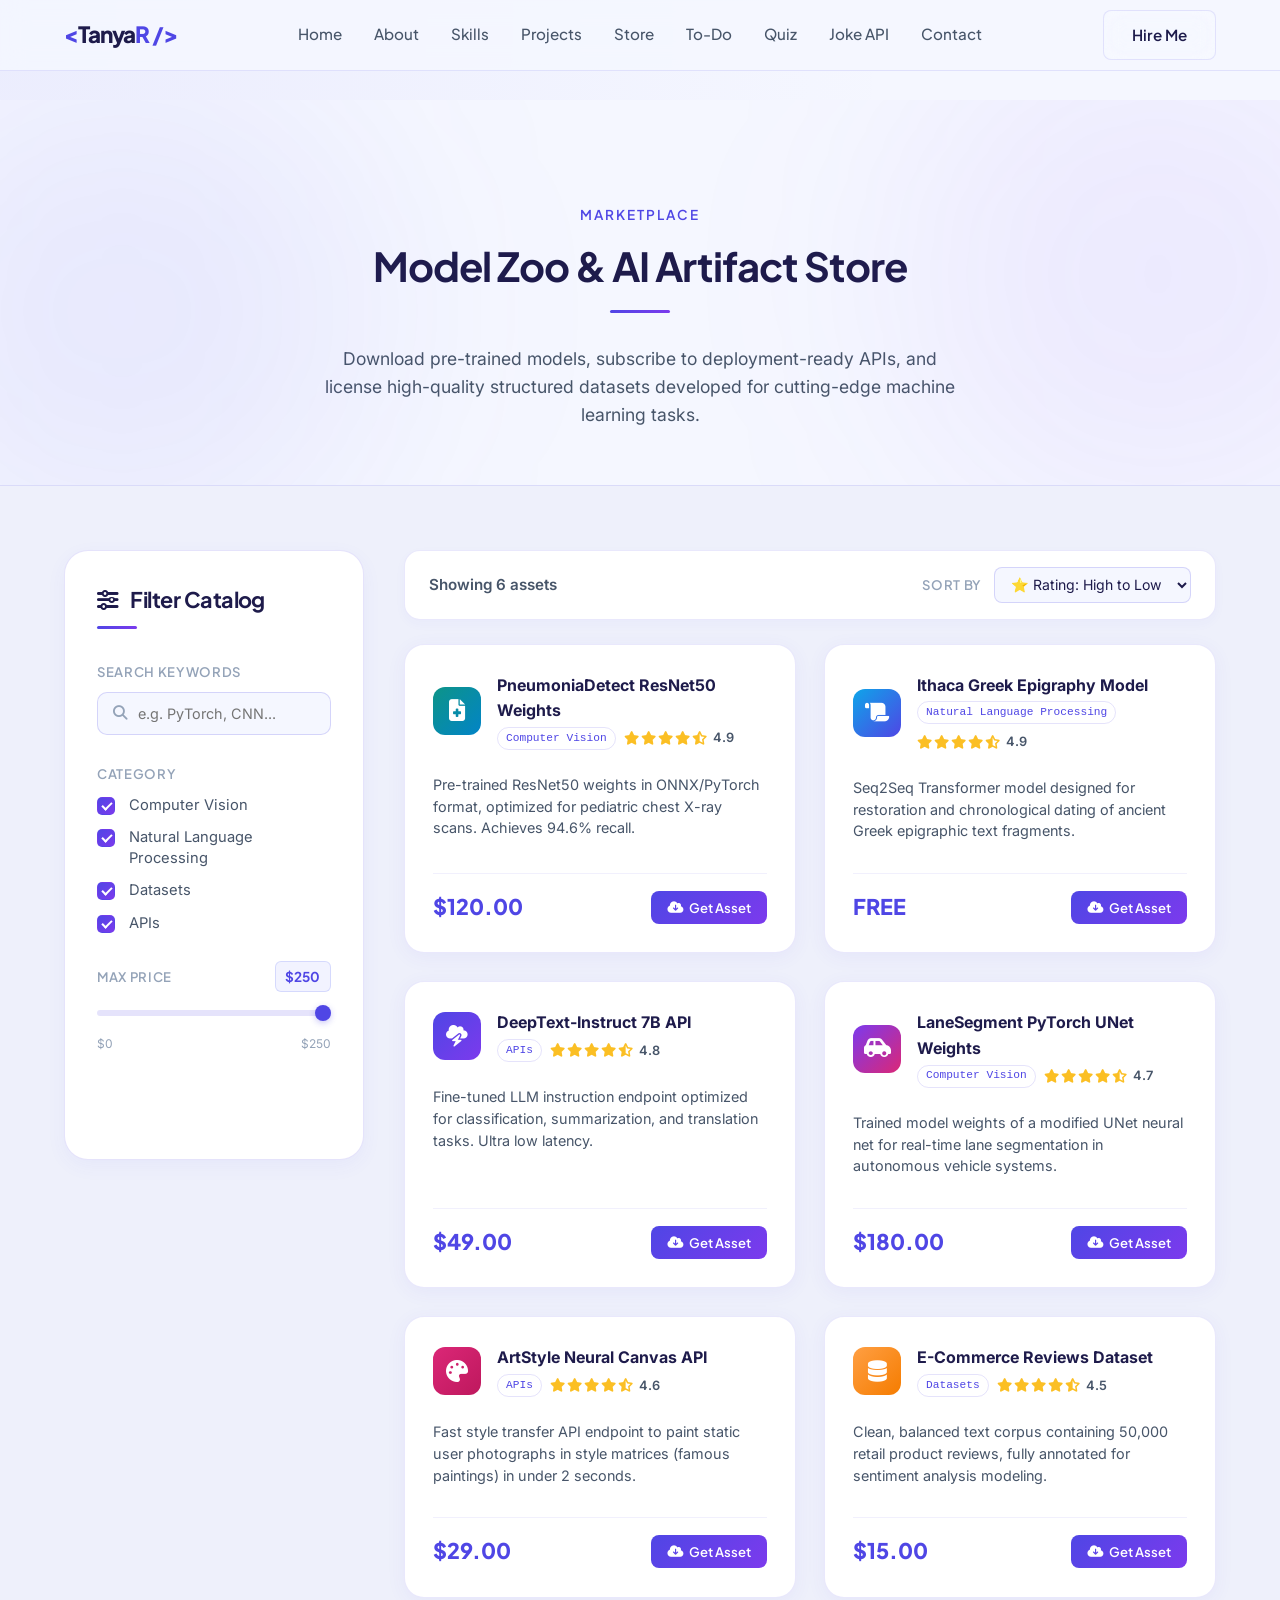
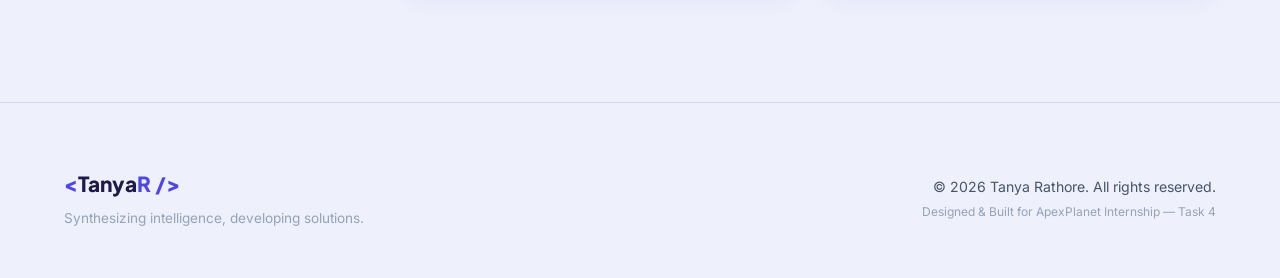
==== commit 0305927e: "task 4 complete" ====
--- a/products.html
+++ b/products.html
@@ -17,7 +17,7 @@
     <link rel="stylesheet" href="https://cdnjs.cloudflare.com/ajax/libs/font-awesome/6.4.0/css/all.min.css">
     
     <!-- Core CSS stylesheet -->
-    <link rel="stylesheet" href="style.css">
+    <link rel="stylesheet" href="style.min.css">
 </head>
 <body>
 
@@ -204,8 +204,8 @@
     </footer>
 
     <!-- Core Javascript logic -->
-    <script src="script.js"></script>
+    <script src="script.min.js"></script>
     <!-- Product Listing Logic -->
-    <script src="products.js"></script>
+    <script src="products.min.js"></script>
 </body>
 </html>
--- a/style.min.css
+++ b/style.min.css
@@ -0,0 +1 @@
+:root{--color-bg-darkest:#f5f7ff;--color-bg-darker:#eef0fb;--color-bg-card:rgba(255,255,255,0.85);--color-primary:#4f46e5;--color-secondary:#7c3aed;--color-accent:#0ea5e9;--color-accent-pink:#db2777;--color-text-primary:#1e1b4b;--color-text-secondary:#475569;--color-text-muted:#94a3b8;--border-glass:rgba(79,70,229,0.12);--border-glow:rgba(79,70,229,0.25);--gradient-primary:linear-gradient(135deg,var(--color-primary) 0%,var(--color-secondary) 100%);--gradient-accent:linear-gradient(135deg,var(--color-accent) 0%,var(--color-accent-pink) 100%);--gradient-dark:linear-gradient(180deg,var(--color-bg-darkest) 0%,var(--color-bg-darker) 100%);--gradient-radial-glow:radial-gradient(circle,rgba(79,70,229,0.08) 0%,rgba(255,255,255,0) 70%);--font-heading:'Plus Jakarta Sans',sans-serif;--font-body:'Inter',sans-serif;--container-max-width:1200px;--transition-smooth:all 0.4s cubic-bezier(0.25,0.8,0.25,1);--transition-fast:all 0.2s ease-in-out;}*{margin:0;padding:0;box-sizing:border-box;}html{scroll-behavior:smooth;font-size:16px;}body{background-color:var(--color-bg-darkest);color:var(--color-text-primary);font-family:var(--font-body);line-height:1.6;overflow-x:hidden;background-image:radial-gradient(at 0% 0%,rgba(79,70,229,0.06) 0px,transparent 50%),radial-gradient(at 100% 100%,rgba(124,58,237,0.06) 0px,transparent 50%);}.container{width:100%;max-width:var(--container-max-width);margin:0 auto;padding:0 1.5rem;}section{position:relative;overflow:hidden;}.section-padding{padding:6.5rem 0;}.scroll-reveal{opacity:0;transform:translateY(40px);transition:opacity 0.8s cubic-bezier(0.25,1,0.5,1),transform 0.8s cubic-bezier(0.25,1,0.5,1);}.scroll-reveal.revealed{opacity:1;transform:translateY(0);}h1,h2,h3,h4,h5,h6{font-family:var(--font-heading);font-weight:700;letter-spacing:-0.025em;color:var(--color-text-primary);}.text-gradient{background:var(--gradient-primary);-webkit-background-clip:text;-webkit-text-fill-color:transparent;background-clip:text;display:inline-block;}.btn{display:inline-flex;align-items:center;justify-content:center;gap:0.5rem;padding:0.75rem 1.75rem;border-radius:8px;font-family:var(--font-heading);font-weight:600;font-size:0.95rem;cursor:pointer;transition:var(--transition-smooth);text-decoration:none;}.btn-primary{background:var(--gradient-primary);color:#ffffff;border:none;box-shadow:0 4px 20px rgba(129,140,248,0.3);}.btn-primary:hover{transform:translateY(-3px);box-shadow:0 6px 25px rgba(129,140,248,0.5);}.btn-secondary{background:rgba(255,255,255,0.08);color:var(--color-text-primary);border:1px solid var(--border-glass);backdrop-filter:blur(10px);}.btn-secondary:hover{background:rgba(255,255,255,0.15);border-color:rgba(255,255,255,0.2);transform:translateY(-2px);}.btn-outline{background:transparent;color:var(--color-primary);border:1px solid var(--color-primary);}.btn-outline:hover{background:rgba(129,140,248,0.1);transform:translateY(-3px);}.btn-block{display:flex;width:100%;}.navbar-header{position:fixed;top:0;left:0;width:100%;z-index:1000;background:rgba(245,247,255,0.85);backdrop-filter:blur(12px);-webkit-backdrop-filter:blur(12px);border-bottom:1px solid var(--border-glass);transition:var(--transition-smooth);}.navbar-header.nav-scrolled{padding:0.5rem 0;box-shadow:0 4px 20px rgba(79,70,229,0.1);background:rgba(245,247,255,0.95);}.nav-container{display:flex;align-items:center;justify-content:space-between;height:70px;}.nav-logo{font-family:var(--font-heading);font-weight:800;font-size:1.4rem;color:var(--color-text-primary);text-decoration:none;letter-spacing:-0.05em;transition:var(--transition-fast);}.logo-accent{color:var(--color-primary);}.nav-logo:hover{transform:scale(1.03);}.nav-menu{display:flex;}.nav-list{display:flex;list-style:none;gap:2rem;}.nav-link{text-decoration:none;color:var(--color-text-secondary);font-family:var(--font-heading);font-weight:500;font-size:0.95rem;transition:var(--transition-fast);position:relative;padding:0.5rem 0;}.nav-link::after{content:'';position:absolute;bottom:0;left:0;width:0;height:2px;background:var(--gradient-primary);transition:var(--transition-fast);}.nav-link:hover,.nav-link.active{color:var(--color-text-primary);}.nav-link.active::after,.nav-link:hover::after{width:100%;}.nav-actions{display:flex;align-items:center;gap:1rem;}.menu-toggle-btn{display:none;flex-direction:column;justify-content:space-between;width:24px;height:18px;background:transparent;border:none;cursor:pointer;z-index:1100;}.menu-toggle-btn .bar{width:100%;height:2px;background-color:var(--color-text-primary);transition:var(--transition-smooth);}.hero-section{min-height:100vh;display:flex;align-items:center;padding-top:100px;padding-bottom:3.5rem;background-color:var(--color-bg-darkest);background-image:url("data:image/svg+xml,%3Csvg width='60' height='60' viewBox='0 0 60 60' xmlns='http://www.w3.org/2000/svg'%3E%3Cg fill='none' fill-rule='evenodd'%3E%3Cg fill='%234f46e5' fill-opacity='0.03'%3E%3Cpath d='M36 34v-4h-2v4h-4v2h4v4h2v-4h4v-2h-4zm0-30V0h-2v4h-4v2h4v4h2V6h4V4h-4zM6 34v-4H4v4H0v2h4v4h2v-4h4v-2H6zM6 4V0H4v4H0v2h4v4h2V6h4V4H6z'/%3E%3C/g%3E%3C/g%3E%3C/svg%3E");}.hero-bg-glow{position:absolute;width:500px;height:500px;border-radius:50%;filter:blur(120px);z-index:1;pointer-events:none;}.glow-1{top:-10%;left:-10%;background:rgba(79,70,229,0.08);}.glow-2{bottom:-10%;right:-10%;background:rgba(124,58,237,0.07);}.hero-grid{display:grid;grid-template-columns:1.2fr 0.8fr;gap:4rem;align-items:center;z-index:2;}.status-badge{display:inline-flex;align-items:center;gap:0.6rem;padding:0.5rem 1rem;background:rgba(129,140,248,0.1);border:1px solid var(--border-glow);border-radius:50px;font-size:0.85rem;font-weight:500;color:var(--color-primary);margin-bottom:1.5rem;}.pulse-dot{width:8px;height:8px;background-color:var(--color-primary);border-radius:50%;position:relative;}.pulse-dot::after{content:'';position:absolute;top:0;left:0;width:100%;height:100%;border-radius:50%;background-color:var(--color-primary);animation:pulse 1.8s infinite;}@keyframes pulse{0%{transform:scale(1);opacity:0.8;}100%{transform:scale(2.8);opacity:0;}}.hero-title{font-size:3.8rem;line-height:1.15;margin-bottom:1rem;font-weight:800;}.hero-subtitle{font-size:1.8rem;color:var(--color-text-secondary);font-weight:600;margin-bottom:1.5rem;}.hero-description{font-size:1.1rem;color:var(--color-text-secondary);max-width:600px;margin-bottom:2.5rem;}.hero-actions{display:flex;gap:1rem;margin-bottom:2.5rem;}.hero-socials{display:flex;align-items:center;gap:1rem;}.socials-label{font-size:0.85rem;color:var(--color-text-muted);font-weight:600;text-transform:uppercase;letter-spacing:0.05em;}.social-icons{display:flex;gap:1rem;}.social-icon{display:inline-flex;align-items:center;justify-content:center;width:40px;height:40px;border-radius:50%;border:1px solid var(--border-glass);background:rgba(255,255,255,0.03);color:var(--color-text-secondary);transition:var(--transition-smooth);text-decoration:none;}.social-icon:hover{color:var(--color-primary);border-color:var(--color-primary);background:rgba(129,140,248,0.08);transform:translateY(-3px) scale(1.05);}.hero-visual{display:flex;justify-content:center;align-items:center;}.visual-wrapper{position:relative;width:320px;height:320px;}.tech-orb{position:absolute;top:50%;left:50%;transform:translate(-50%,-50%);width:90px;height:90px;border-radius:50%;background:var(--gradient-primary);box-shadow:0 0 40px rgba(129,140,248,0.6);display:flex;align-items:center;justify-content:center;font-size:2.5rem;color:#ffffff;z-index:5;animation:float 4s ease-in-out infinite;}@keyframes float{0%,100%{transform:translate(-50%,-52%);}50%{transform:translate(-50%,-48%);}}.orbit-ring{position:absolute;top:50%;left:50%;border:1px dashed rgba(255,255,255,0.1);border-radius:50%;transform:translate(-50%,-50%);}.ring-1{width:200px;height:200px;animation:spin-clockwise 20s linear infinite;}.ring-2{width:300px;height:300px;animation:spin-counter 30s linear infinite;}.orbit-node{position:absolute;width:44px;height:44px;border-radius:50%;background:#ffffff;border:1px solid rgba(79,70,229,0.2);box-shadow:0 2px 12px rgba(79,70,229,0.1);display:flex;align-items:center;justify-content:center;font-size:1.25rem;transition:var(--transition-smooth);}.orbit-node:hover{border-color:var(--color-primary);box-shadow:0 0 20px rgba(129,140,248,0.4);color:var(--color-primary);transform:scale(1.15);}.node-py{top:15px;left:45px;color:#38bdf8;animation:node-counter-spin 20s linear infinite;}.node-ml{bottom:35px;right:25px;color:#c084fc;animation:node-counter-spin 20s linear infinite;}.node-dl{bottom:95px;left:-10px;color:#f472b6;animation:node-spin 30s linear infinite;}@keyframes spin-clockwise{0%{transform:translate(-50%,-50%) rotate(0deg);}100%{transform:translate(-50%,-50%) rotate(360deg);}}@keyframes spin-counter{0%{transform:translate(-50%,-50%) rotate(360deg);}100%{transform:translate(-50%,-50%) rotate(0deg);}}@keyframes node-spin{0%{transform:rotate(0deg);}100%{transform:rotate(360deg);}}@keyframes node-counter-spin{0%{transform:rotate(360deg);}100%{transform:rotate(0deg);}}.section-header{margin-bottom:4rem;text-align:center;}.section-tag{font-family:var(--font-heading);font-size:0.85rem;font-weight:600;color:var(--color-primary);letter-spacing:0.15em;text-transform:uppercase;display:block;margin-bottom:0.5rem;}.section-title{font-size:2.5rem;margin-bottom:0.75rem;}.section-underline{width:60px;height:3px;background:var(--gradient-primary);margin:0 auto;border-radius:10px;}.about-section{background-color:#e8ebf8;}.about-grid{display:grid;grid-template-columns:0.9fr 1.1fr;gap:5rem;align-items:center;}.about-img-wrapper{display:flex;justify-content:center;}.image-frame{position:relative;width:320px;height:380px;border-radius:20px;z-index:2;}.profile-image{width:100%;height:100%;object-fit:cover;border-radius:20px;position:relative;z-index:3;filter:grayscale(10%) contrast(105%);transition:var(--transition-smooth);}.image-frame::before{content:'';position:absolute;top:0;left:0;width:100%;height:100%;border-radius:20px;background:var(--gradient-primary);opacity:0.08;z-index:4;transition:var(--transition-smooth);pointer-events:none;}.frame-border{position:absolute;top:15px;left:15px;width:100%;height:100%;border:2px solid var(--color-primary);border-radius:20px;z-index:1;transition:var(--transition-smooth);}.image-frame:hover .profile-image{transform:translateY(-10px) translateX(-10px);filter:grayscale(0%);}.image-frame:hover::before{opacity:0;}.image-frame:hover .frame-border{transform:translateY(10px) translateX(10px);border-color:var(--color-secondary);}.about-subtitle{font-size:1.4rem;margin-bottom:1.25rem;line-height:1.4;font-weight:600;}.about-paragraph{color:var(--color-text-secondary);margin-bottom:1.5rem;font-size:1rem;}.about-stats-grid{display:grid;grid-template-columns:repeat(3,1fr);gap:1.5rem;margin-top:2.5rem;}.stat-card{background:rgba(255,255,255,0.02);border:1px solid var(--border-glass);padding:1.25rem 1rem;border-radius:12px;text-align:center;transition:var(--transition-smooth);}.stat-card:hover{transform:translateY(-5px);background:rgba(255,255,255,0.05);border-color:var(--border-glow);}.stat-num{display:block;font-family:var(--font-heading);font-size:1.75rem;font-weight:800;color:var(--color-primary);margin-bottom:0.25rem;}.stat-label{font-size:0.8rem;color:var(--color-text-secondary);font-weight:500;}.skills-section{background-color:#f5f7ff;}.skills-grid{display:grid;grid-template-columns:repeat(auto-fill,minmax(280px,1fr));gap:2rem;}.skill-card{background:#ffffff;border:1px solid rgba(79,70,229,0.15);border-radius:16px;padding:2.25rem 2rem;transition:var(--transition-smooth);position:relative;overflow:hidden;box-shadow:0 2px 12px rgba(79,70,229,0.06);}.skill-card::after{content:'';position:absolute;top:0;left:0;width:100%;height:100%;background:radial-gradient(circle at top right,rgba(79,70,229,0.05),transparent 70%);opacity:0;transition:var(--transition-smooth);pointer-events:none;}.skill-card:hover{transform:translateY(-8px);border-color:var(--color-primary);box-shadow:0 12px 30px rgba(79,70,229,0.15);}.skill-card:hover::after{opacity:1;}.skill-icon{font-size:2.25rem;margin-bottom:1.25rem;display:inline-block;}.skill-name{font-size:1.25rem;margin-bottom:0.75rem;font-weight:700;}.skill-desc{font-size:0.9rem;color:var(--color-text-secondary);margin-bottom:1.5rem;}.skill-progress-bar{width:100%;height:6px;background:rgba(255,255,255,0.05);border-radius:10px;overflow:hidden;}.progress-fill{height:100%;border-radius:10px;background:var(--gradient-primary);}.python-color{color:#38bdf8;}.python-fill{width:90%;background:linear-gradient(90deg,#38bdf8,#818cf8);}.ml-color{color:#818cf8;}.ml-fill{width:85%;background:linear-gradient(90deg,#818cf8,#c084fc);}.cpp-color{color:#38bdf8;}.cpp-fill{width:80%;background:linear-gradient(90deg,#38bdf8,#818cf8);}.nlp-color{color:#c084fc;}.nlp-fill{width:80%;background:linear-gradient(90deg,#c084fc,#f472b6);}.sql-color{color:#ff9f43;}.sql-fill{width:85%;background:linear-gradient(90deg,#ff9f43,#f57c00);}.dsa-color{color:#f472b6;}.dsa-fill{width:85%;background:linear-gradient(90deg,#f472b6,#818cf8);}.projects-section{background-color:var(--color-bg-darker);}.projects-grid{display:grid;grid-template-columns:repeat(auto-fill,minmax(340px,1fr));gap:2.5rem;}.project-card{background:var(--color-bg-card);border:1px solid var(--border-glass);border-radius:20px;overflow:hidden;display:flex;flex-direction:column;height:100%;transition:var(--transition-smooth);backdrop-filter:blur(16px);-webkit-backdrop-filter:blur(16px);}.project-card:hover{transform:translateY(-10px);border-color:var(--border-glow);box-shadow:0 15px 35px rgba(0,0,0,0.4);}.project-img-container{position:relative;height:200px;overflow:hidden;}.project-banner{width:100%;height:100%;display:flex;align-items:center;justify-content:center;position:relative;}.banner-icon{font-size:3.5rem;color:rgba(255,255,255,0.8);z-index:2;transition:var(--transition-smooth);}.banner-gradient{position:absolute;top:0;left:0;width:100%;height:100%;opacity:0.75;z-index:1;transition:var(--transition-smooth);}.style-transfer-banner{background:#1e1b4b;}.style-transfer-banner .banner-gradient{background:linear-gradient(135deg,#4f46e5 0%,#a855f7 100%);}.pneumonia-banner{background:#0f172a;}.pneumonia-banner .banner-gradient{background:linear-gradient(135deg,#0d9488 0%,#0284c7 100%);}.autonomous-banner{background:#180f2a;}.autonomous-banner .banner-gradient{background:linear-gradient(135deg,#7c3aed 0%,#db2777 100%);}.project-links{position:absolute;top:0;left:0;width:100%;height:100%;background:rgba(9,11,17,0.75);backdrop-filter:blur(4px);display:flex;align-items:center;justify-content:center;gap:1.25rem;opacity:0;z-index:3;transition:var(--transition-smooth);}.project-card:hover .project-links{opacity:1;}.project-card:hover .banner-icon{transform:scale(0.85);}.proj-link-btn{display:inline-flex;align-items:center;justify-content:center;width:46px;height:46px;border-radius:50%;background:#ffffff;color:var(--color-bg-darkest);font-size:1.2rem;transition:var(--transition-smooth);text-decoration:none;}.proj-link-btn:hover{background:var(--color-primary);color:#ffffff;transform:scale(1.1);}.project-info{padding:1.75rem;display:flex;flex-direction:column;flex-grow:1;}.project-category{font-family:var(--font-heading);font-size:0.75rem;font-weight:600;color:var(--color-primary);text-transform:uppercase;letter-spacing:0.05em;margin-bottom:0.5rem;}.project-title{font-size:1.3rem;margin-bottom:0.75rem;}.project-desc{color:var(--color-text-secondary);font-size:0.92rem;margin-bottom:1.5rem;flex-grow:1;}.project-tags{display:flex;flex-wrap:wrap;gap:0.5rem;}.project-tags span{font-size:0.75rem;font-weight:500;padding:0.25rem 0.75rem;background:rgba(255,255,255,0.05);border:1px solid var(--border-glass);border-radius:50px;color:var(--color-text-secondary);}.contact-section{background-color:var(--color-bg-darkest);}.contact-grid{display:grid;grid-template-columns:0.95fr 1.05fr;gap:4.5rem;align-items:flex-start;}.contact-title{font-size:1.75rem;line-height:1.35;margin-bottom:1.25rem;}.contact-text{color:var(--color-text-secondary);font-size:1rem;margin-bottom:2.5rem;}.contact-details{display:flex;flex-direction:column;gap:1.75rem;margin-bottom:2.5rem;}.contact-item{display:flex;align-items:center;gap:1.25rem;}.contact-icon{display:inline-flex;align-items:center;justify-content:center;width:48px;height:48px;border-radius:12px;background:rgba(129,140,248,0.08);border:1px solid var(--border-glow);color:var(--color-primary);font-size:1.2rem;}.contact-item-text{display:flex;flex-direction:column;}.contact-label{font-size:0.8rem;color:var(--color-text-muted);font-weight:600;text-transform:uppercase;}.contact-link,.contact-value{font-size:1rem;color:var(--color-text-primary);text-decoration:none;font-weight:500;transition:var(--transition-fast);}.contact-link:hover{color:var(--color-primary);}.contact-socials-wrapper{display:flex;flex-direction:column;gap:0.75rem;}.contact-socials-title{font-size:0.85rem;color:var(--color-text-muted);font-weight:600;text-transform:uppercase;}.contact-socials{display:flex;gap:1rem;}.contact-form-container{background:var(--color-bg-card);border:1px solid var(--border-glass);border-radius:24px;padding:2.5rem;backdrop-filter:blur(16px);-webkit-backdrop-filter:blur(16px);}.contact-form{display:flex;flex-direction:column;gap:1.5rem;}.form-row{display:grid;grid-template-columns:1fr 1fr;gap:1.5rem;}.form-group{display:flex;flex-direction:column;gap:0.5rem;}.form-group label{font-family:var(--font-heading);font-size:0.85rem;font-weight:600;color:var(--color-text-secondary);}.form-group input,.form-group textarea{background:rgba(255,255,255,0.03);border:1px solid var(--border-glass);border-radius:8px;padding:0.85rem 1rem;color:var(--color-text-primary);font-family:var(--font-body);font-size:0.95rem;transition:var(--transition-fast);}.form-group input:focus,.form-group textarea:focus{outline:none;border-color:var(--color-primary);background:rgba(255,255,255,0.06);box-shadow:0 0 10px rgba(129,140,248,0.15);}.form-group.has-error input,.form-group.has-error textarea{border-color:#ef4444;box-shadow:0 0 8px rgba(239,68,68,0.2);}.form-group.is-valid input,.form-group.is-valid textarea{border-color:#22c55e;box-shadow:0 0 8px rgba(34,197,94,0.15);}.field-error{font-size:0.8rem;color:#ef4444;font-weight:500;min-height:1.1rem;display:block;transition:var(--transition-fast);}.required-star{color:#ef4444;margin-left:2px;}.optional-tag{font-size:0.75rem;color:var(--color-text-muted);font-weight:400;margin-left:4px;}.btn.btn-loading{opacity:0.7;cursor:not-allowed;pointer-events:none;}.form-success-msg{display:none;align-items:center;gap:1rem;background:rgba(34,197,94,0.08);border:1px solid rgba(34,197,94,0.3);border-radius:12px;padding:1.25rem 1.5rem;margin-bottom:1.5rem;color:#16a34a;font-weight:500;}.form-success-msg.visible{display:flex;}.form-success-msg i{font-size:1.5rem;flex-shrink:0;}.todo-section{background-color:#e8ebf8;}.todo-wrapper{max-width:760px;margin:0 auto;background:#ffffff;border:1px solid rgba(79,70,229,0.12);border-radius:24px;padding:2.5rem;box-shadow:0 8px 32px rgba(79,70,229,0.08);}.todo-input-panel{margin-bottom:1.5rem;}.todo-input-row{display:flex;gap:0.75rem;align-items:center;}.todo-text-input-wrap{flex:1;position:relative;display:flex;align-items:center;}.todo-input-icon{position:absolute;left:1rem;color:var(--color-text-muted);font-size:0.95rem;pointer-events:none;}.todo-text-input{width:100%;padding:0.85rem 1rem 0.85rem 2.75rem;border:1px solid rgba(79,70,229,0.2);border-radius:10px;font-family:var(--font-body);font-size:0.95rem;color:var(--color-text-primary);background:var(--color-bg-darkest);transition:var(--transition-fast);}.todo-text-input:focus{outline:none;border-color:var(--color-primary);box-shadow:0 0 10px rgba(129,140,248,0.2);}.todo-text-input.input-shake{animation:shake 0.4s ease;}@keyframes shake{0%,100%{transform:translateX(0);}20%{transform:translateX(-6px);}40%{transform:translateX(6px);}60%{transform:translateX(-4px);}80%{transform:translateX(4px);}}.todo-priority-select{padding:0.85rem 0.9rem;border:1px solid rgba(79,70,229,0.2);border-radius:10px;font-family:var(--font-body);font-size:0.88rem;color:var(--color-text-primary);background:var(--color-bg-darkest);cursor:pointer;transition:var(--transition-fast);white-space:nowrap;}.todo-priority-select:focus{outline:none;border-color:var(--color-primary);}.todo-input-error{display:block;margin-top:0.5rem;font-size:0.8rem;color:#ef4444;font-weight:500;min-height:1.1rem;}.todo-filters{display:flex;gap:0.5rem;margin-bottom:1.5rem;border-bottom:1px solid rgba(79,70,229,0.1);padding-bottom:1rem;}.todo-filter-btn{padding:0.45rem 1.1rem;border-radius:50px;border:1px solid transparent;background:transparent;font-family:var(--font-heading);font-size:0.85rem;font-weight:600;color:var(--color-text-secondary);cursor:pointer;transition:var(--transition-fast);}.todo-filter-btn:hover{background:rgba(79,70,229,0.06);color:var(--color-primary);}.todo-filter-btn.active{background:rgba(79,70,229,0.1);border-color:rgba(79,70,229,0.2);color:var(--color-primary);}.todo-list{list-style:none;display:flex;flex-direction:column;gap:0.65rem;min-height:60px;}.todo-item{display:flex;align-items:center;gap:0.85rem;padding:1rem 1.25rem;background:var(--color-bg-darkest);border:1px solid rgba(79,70,229,0.1);border-radius:12px;transition:var(--transition-smooth);animation:task-in 0.35s cubic-bezier(0.25,1,0.5,1);}@keyframes task-in{from{opacity:0;transform:translateY(-10px);}to{opacity:1;transform:translateY(0);}}.todo-item:hover{border-color:rgba(79,70,229,0.25);box-shadow:0 4px 12px rgba(79,70,229,0.07);transform:translateX(3px);}.todo-item.completed{opacity:0.58;}.todo-item.completed .todo-item-text{text-decoration:line-through;color:var(--color-text-muted);}.todo-item.removing{animation:task-out 0.3s ease forwards;}@keyframes task-out{to{opacity:0;transform:translateX(30px);max-height:0;padding:0;margin:0;border-width:0;}}.todo-checkbox{appearance:none;-webkit-appearance:none;width:20px;height:20px;border-radius:6px;border:2px solid rgba(79,70,229,0.3);background:transparent;cursor:pointer;flex-shrink:0;transition:var(--transition-fast);position:relative;}.todo-checkbox:checked{background:var(--gradient-primary);border-color:transparent;}.todo-checkbox:checked::after{content:'';position:absolute;top:3px;left:5px;width:6px;height:9px;border:2px solid #fff;border-top:none;border-left:none;transform:rotate(45deg);}.todo-checkbox:hover{border-color:var(--color-primary);}.todo-item-text{flex:1;font-size:0.95rem;color:var(--color-text-primary);word-break:break-word;transition:var(--transition-fast);}.todo-priority-dot{width:9px;height:9px;border-radius:50%;flex-shrink:0;}.priority-dot-low{background:#22c55e;}.priority-dot-medium{background:#f59e0b;}.priority-dot-high{background:#ef4444;}.todo-delete-btn{background:transparent;border:none;color:var(--color-text-muted);cursor:pointer;font-size:0.9rem;padding:0.25rem;border-radius:6px;transition:var(--transition-fast);flex-shrink:0;display:flex;align-items:center;}.todo-delete-btn:hover{color:#ef4444;background:rgba(239,68,68,0.08);}.todo-empty{display:none;flex-direction:column;align-items:center;justify-content:center;gap:0.75rem;padding:3rem 1rem;color:var(--color-text-muted);text-align:center;}.todo-empty.visible{display:flex;}.todo-empty i{font-size:2.5rem;opacity:0.4;}.todo-empty p{font-size:0.95rem;}.todo-stats{display:flex;justify-content:space-between;align-items:center;margin-top:1.5rem;padding-top:1rem;border-top:1px solid rgba(79,70,229,0.1);font-size:0.85rem;color:var(--color-text-muted);}.todo-clear-btn{background:transparent;border:none;font-size:0.85rem;color:var(--color-primary);font-family:var(--font-heading);font-weight:600;cursor:pointer;transition:var(--transition-fast);padding:0.25rem 0.5rem;border-radius:6px;}.todo-clear-btn:hover{background:rgba(79,70,229,0.08);}@media (max-width:600px){.todo-input-row{flex-wrap:wrap;}.todo-text-input-wrap{width:100%;}.todo-priority-select{flex:1;}.todo-wrapper{padding:1.5rem 1.25rem;}}.footer-wrapper{background-color:#eef0fb;border-top:1px solid rgba(79,70,229,0.15);padding:4rem 0 3rem 0;position:relative;}.footer-content{display:flex;justify-content:space-between;align-items:center;}.footer-logo{font-family:var(--font-heading);font-weight:800;font-size:1.3rem;color:var(--color-text-primary);text-decoration:none;display:inline-block;margin-bottom:0.5rem;}.footer-tagline{font-size:0.85rem;color:var(--color-text-muted);}.footer-right{text-align:right;}.copyright{font-size:0.88rem;color:var(--color-text-secondary);margin-bottom:0.25rem;}.attribution{font-size:0.75rem;color:var(--color-text-muted);}.back-to-top{position:fixed;bottom:30px;right:30px;width:44px;height:44px;border-radius:50%;background:var(--gradient-primary);color:#ffffff;display:flex;align-items:center;justify-content:center;font-size:1.1rem;text-decoration:none;box-shadow:0 4px 15px rgba(79,70,229,0.25);opacity:0;visibility:hidden;transition:var(--transition-smooth);z-index:99;}.back-to-top.visible{opacity:1;visibility:visible;}.back-to-top:hover{transform:translateY(-5px);box-shadow:0 6px 20px rgba(79,70,229,0.4);}@media (max-width:992px){html{font-size:15px;}.hero-grid{grid-template-columns:1fr;gap:3.5rem;text-align:center;}.hero-content{display:flex;flex-direction:column;align-items:center;}.hero-description{margin-left:auto;margin-right:auto;}.hero-actions{justify-content:center;}.hero-socials{flex-direction:column;gap:0.75rem;}.about-grid{grid-template-columns:1fr;gap:3.5rem;}.about-img-wrapper{order:1;}.about-text{order:2;text-align:center;}.about-stats-grid{max-width:600px;margin:2.5rem auto 0 auto;}.contact-grid{grid-template-columns:1fr;gap:3.5rem;}}@media (max-width:768px){.section-padding{padding:4.5rem 0;}.hero-title{font-size:2.8rem;}.hero-subtitle{font-size:1.4rem;}.menu-toggle-btn{display:flex;}.nav-menu{position:fixed;top:0;right:-100%;width:80%;max-width:300px;height:100vh;background:rgba(245,247,255,0.98);backdrop-filter:blur(20px);-webkit-backdrop-filter:blur(20px);border-left:1px solid var(--border-glass);padding:100px 2rem 2rem 2rem;flex-direction:column;transition:var(--transition-smooth);z-index:1050;}.nav-menu.active{right:0;}.nav-list{flex-direction:column;gap:2.5rem;}.nav-link{font-size:1.2rem;}.menu-toggle-btn.active .bar:nth-child(1){transform:translateY(8px) rotate(45deg);}.menu-toggle-btn.active .bar:nth-child(2){opacity:0;}.menu-toggle-btn.active .bar:nth-child(3){transform:translateY(-8px) rotate(-45deg);}.nav-cta-btn{display:none;}.form-row{grid-template-columns:1fr;}.contact-form-container{padding:1.75rem;}.footer-content{flex-direction:column;text-align:center;gap:1.5rem;}.footer-right{text-align:center;}}@media (max-width:480px){.hero-title{font-size:2.3rem;}.hero-subtitle{font-size:1.25rem;}.hero-actions{flex-direction:column;width:100%;}.hero-actions .btn{width:100%;}.about-stats-grid{grid-template-columns:1fr;gap:1rem;}.back-to-top{bottom:20px;right:20px;}}.section-desc{font-size:1rem;color:var(--color-text-secondary);margin-top:0.75rem;max-width:600px;margin-left:auto;margin-right:auto;}.section-desc code{font-family:'Courier New',Courier,monospace;font-size:0.92em;background:rgba(79,70,229,0.08);color:var(--color-primary);padding:0.1rem 0.4rem;border-radius:4px;}.quiz-section{background-color:var(--color-bg-darkest);}.quiz-wrapper{display:flex;justify-content:center;}.quiz-card{max-width:700px;width:100%;background:#ffffff;border:1px solid rgba(79,70,229,0.12);border-radius:24px;padding:2.75rem 2.5rem;box-shadow:0 8px 32px rgba(79,70,229,0.08);min-height:380px;display:flex;flex-direction:column;justify-content:center;}.quiz-screen{display:flex;flex-direction:column;align-items:center;text-align:center;width:100%;}.quiz-start-icon{font-size:3.5rem;margin-bottom:1.25rem;background:var(--gradient-primary);-webkit-background-clip:text;-webkit-text-fill-color:transparent;background-clip:text;}.quiz-start-title{font-size:1.6rem;margin-bottom:0.75rem;}.quiz-start-desc{font-size:1rem;color:var(--color-text-secondary);margin-bottom:2rem;max-width:420px;}.quiz-header{display:flex;justify-content:space-between;align-items:center;margin-bottom:0.75rem;width:100%;}.quiz-counter{font-family:var(--font-heading);font-size:0.85rem;font-weight:600;color:var(--color-text-muted);text-transform:uppercase;letter-spacing:0.05em;}.quiz-score-live{font-family:var(--font-heading);font-size:0.9rem;font-weight:700;color:var(--color-primary);}.quiz-progress-track{width:100%;height:6px;background:rgba(79,70,229,0.1);border-radius:10px;margin-bottom:2rem;overflow:hidden;}.quiz-progress-fill{height:100%;background:var(--gradient-primary);border-radius:10px;width:0%;transition:width 0.5s cubic-bezier(0.25,1,0.5,1);}.quiz-question-text{font-family:var(--font-heading);font-size:1.2rem;font-weight:600;color:var(--color-text-primary);line-height:1.5;margin-bottom:1.75rem;text-align:left;width:100%;}.quiz-options{display:grid;grid-template-columns:1fr 1fr;gap:0.85rem;margin-bottom:1.5rem;width:100%;}.quiz-option-btn{padding:0.9rem 1.25rem;border:1.5px solid rgba(79,70,229,0.18);border-radius:12px;background:var(--color-bg-darkest);font-family:var(--font-body);font-size:0.92rem;color:var(--color-text-primary);text-align:left;cursor:pointer;transition:var(--transition-fast);line-height:1.4;}.quiz-option-btn:hover:not(:disabled){border-color:var(--color-primary);background:rgba(79,70,229,0.05);transform:translateY(-2px);}.quiz-option-btn.correct{background:rgba(34,197,94,0.1);border-color:#22c55e;color:#15803d;font-weight:600;}.quiz-option-btn.wrong{background:rgba(239,68,68,0.08);border-color:#ef4444;color:#b91c1c;}.quiz-option-btn:disabled{cursor:not-allowed;transform:none;}.quiz-feedback{padding:0.85rem 1.2rem;border-radius:10px;font-weight:600;font-size:0.95rem;margin-bottom:1.25rem;width:100%;text-align:left;}.quiz-feedback.feedback-correct{background:rgba(34,197,94,0.1);color:#15803d;border:1px solid rgba(34,197,94,0.3);}.quiz-feedback.feedback-wrong{background:rgba(239,68,68,0.08);color:#b91c1c;border:1px solid rgba(239,68,68,0.25);}.quiz-next-btn{align-self:flex-end;}.quiz-results-icon{font-size:3rem;margin-bottom:1rem;}.quiz-results-title{font-size:1.6rem;margin-bottom:0.5rem;}.quiz-results-score{font-size:2rem;font-family:var(--font-heading);font-weight:800;color:var(--color-primary);margin-bottom:0.5rem;}.quiz-results-grade{font-size:1rem;color:var(--color-text-secondary);margin-bottom:1.75rem;}.quiz-summary{width:100%;text-align:left;margin-bottom:2rem;display:flex;flex-direction:column;gap:0.5rem;max-height:260px;overflow-y:auto;padding-right:4px;}.quiz-summary-item{display:flex;align-items:flex-start;gap:0.75rem;padding:0.75rem 1rem;border-radius:10px;font-size:0.88rem;line-height:1.4;}.quiz-summary-item.s-correct{background:rgba(34,197,94,0.07);color:#166534;}.quiz-summary-item.s-wrong{background:rgba(239,68,68,0.06);color:#991b1b;}.quiz-summary-item i{margin-top:2px;flex-shrink:0;}@media (max-width:600px){.quiz-options{grid-template-columns:1fr;}.quiz-card{padding:1.75rem 1.25rem;}}.api-section{background-color:#e8ebf8;}.api-grid{display:grid;grid-template-columns:repeat(3,1fr);gap:2rem;}.api-card{background:#ffffff;border:1px solid rgba(79,70,229,0.12);border-radius:20px;padding:1.75rem;box-shadow:0 4px 20px rgba(79,70,229,0.06);display:flex;flex-direction:column;gap:1.25rem;transition:var(--transition-smooth);}.api-card:hover{transform:translateY(-6px);box-shadow:0 12px 32px rgba(79,70,229,0.12);border-color:rgba(79,70,229,0.25);}.api-card-header{display:flex;align-items:center;gap:1rem;}.api-card-icon{width:48px;height:48px;border-radius:12px;display:flex;align-items:center;justify-content:center;font-size:1.35rem;color:#ffffff;flex-shrink:0;}.api-card-title{font-size:1rem;font-weight:700;margin-bottom:0.2rem;color:var(--color-text-primary);}.api-card-source{font-size:0.75rem;color:var(--color-text-muted);font-weight:500;}.api-card-body{flex:1;min-height:90px;display:flex;flex-direction:column;justify-content:center;}.api-loader{display:flex;gap:6px;align-items:center;justify-content:center;padding:1rem 0;}.loader-dot{width:9px;height:9px;border-radius:50%;background:var(--color-primary);animation:dot-bounce 1.3s infinite ease-in-out;opacity:0.6;}.loader-dot:nth-child(2){animation-delay:0.15s;}.loader-dot:nth-child(3){animation-delay:0.3s;}@keyframes dot-bounce{0%,80%,100%{transform:scale(0.7);opacity:0.4;}40%{transform:scale(1.1);opacity:1;}}.api-text{font-size:0.95rem;color:var(--color-text-secondary);line-height:1.65;}.api-punchline{margin-top:0.75rem;font-weight:600;color:var(--color-primary);font-style:italic;}.api-quote{font-style:italic;font-size:1rem;color:var(--color-text-primary);border-left:3px solid var(--color-primary);padding-left:1rem;}.api-error{font-size:0.88rem;color:#ef4444;font-style:italic;}.trivia-answer-wrap{margin-top:0.85rem;display:flex;align-items:center;gap:0.85rem;flex-wrap:wrap;}.trivia-reveal-btn{padding:0.4rem 1rem;border:1.5px solid var(--color-primary);border-radius:8px;background:transparent;color:var(--color-primary);font-family:var(--font-heading);font-size:0.82rem;font-weight:600;cursor:pointer;transition:var(--transition-fast);}.trivia-reveal-btn:hover{background:rgba(79,70,229,0.08);}.trivia-answer{font-weight:700;font-size:0.95rem;color:#15803d;}.api-card-footer{display:flex;justify-content:space-between;align-items:center;border-top:1px solid rgba(79,70,229,0.08);padding-top:1rem;}.api-badge{font-family:'Courier New',Courier,monospace;font-size:0.72rem;background:rgba(79,70,229,0.07);color:var(--color-primary);padding:0.25rem 0.65rem;border-radius:50px;border:1px solid rgba(79,70,229,0.15);}.api-refresh-btn{display:inline-flex;align-items:center;gap:0.4rem;padding:0.45rem 1rem;border:none;border-radius:8px;background:var(--gradient-primary);color:#ffffff;font-family:var(--font-heading);font-size:0.82rem;font-weight:600;cursor:pointer;transition:var(--transition-fast);}.api-refresh-btn:hover{opacity:0.88;transform:translateY(-1px);}.api-refresh-btn:disabled{opacity:0.5;cursor:not-allowed;transform:none;}@keyframes spin-refresh{from{transform:rotate(0deg);}to{transform:rotate(360deg);}}.spinning{animation:spin-refresh 0.7s linear infinite;}@media (max-width:992px){.api-grid{grid-template-columns:1fr 1fr;}}@media (max-width:600px){.api-grid{grid-template-columns:1fr;}.api-card{padding:1.5rem 1.25rem;}}.store-layout-grid{display:grid;grid-template-columns:300px 1fr;gap:2.5rem;align-items:flex-start;}.filter-panel-card{background:#ffffff;border:1px solid rgba(79,70,229,0.15);border-radius:24px;padding:2rem;box-shadow:0 6px 20px rgba(79,70,229,0.05);position:sticky;top:100px;}.filter-panel-card.scroll-reveal{opacity:1;transform:none;}.filter-panel-title{font-size:1.35rem;font-weight:700;color:var(--color-text-primary);display:flex;align-items:center;gap:0.75rem;margin-bottom:0.5rem;}.filter-panel-underline{width:40px;height:3px;background:var(--gradient-primary);border-radius:10px;margin-bottom:2rem;}.filter-group{margin-bottom:1.75rem;display:flex;flex-direction:column;gap:0.65rem;}.filter-label{font-family:var(--font-heading);font-size:0.82rem;font-weight:600;color:var(--color-text-muted);text-transform:uppercase;letter-spacing:0.05em;}.filter-search-wrap{position:relative;display:flex;align-items:center;}.filter-search-wrap .search-icon{position:absolute;left:1rem;color:var(--color-text-muted);font-size:0.9rem;pointer-events:none;}.filter-search-input{width:100%;padding:0.75rem 1rem 0.75rem 2.5rem;border:1px solid rgba(79,70,229,0.2);border-radius:10px;font-family:var(--font-body);font-size:0.9rem;color:var(--color-text-primary);background:var(--color-bg-darkest);transition:var(--transition-fast);}.filter-search-input:focus{outline:none;border-color:var(--color-primary);box-shadow:0 0 8px rgba(129,140,248,0.2);}.filter-checkbox-list{display:flex;flex-direction:column;gap:0.75rem;}.checkbox-container{display:block;position:relative;padding-left:2rem;cursor:pointer;font-size:0.92rem;color:var(--color-text-secondary);user-select:none;line-height:1.4;}.checkbox-container input{position:absolute;opacity:0;cursor:pointer;height:0;width:0;}.checkmark{position:absolute;top:2px;left:0;height:18px;width:18px;background-color:var(--color-bg-darkest);border:1.5px solid rgba(79,70,229,0.3);border-radius:5px;transition:var(--transition-fast);}.checkbox-container:hover input ~ .checkmark{border-color:var(--color-primary);}.checkbox-container input:checked ~ .checkmark{background:var(--gradient-primary);border-color:transparent;}.checkmark:after{content:"";position:absolute;display:none;}.checkbox-container input:checked ~ .checkmark:after{display:block;}.checkbox-container .checkmark:after{left:6px;top:2px;width:4px;height:8px;border:solid white;border-width:0 2px 2px 0;transform:rotate(45deg);}.price-slider-header{display:flex;justify-content:space-between;align-items:center;}.price-value-badge{font-family:var(--font-heading);font-size:0.85rem;font-weight:700;color:var(--color-primary);background:rgba(129,140,248,0.1);padding:0.2rem 0.6rem;border-radius:6px;border:1px solid rgba(129,140,248,0.25);}.filter-price-slider{-webkit-appearance:none;width:100%;height:6px;border-radius:5px;background:rgba(79,70,229,0.15);outline:none;margin:0.5rem 0;}.filter-price-slider::-webkit-slider-thumb{-webkit-appearance:none;appearance:none;width:16px;height:16px;border-radius:50%;background:var(--color-primary);cursor:pointer;transition:transform 0.1s ease;box-shadow:0 2px 6px rgba(79,70,229,0.3);}.filter-price-slider::-webkit-slider-thumb:hover{transform:scale(1.2);}.filter-price-slider::-moz-range-thumb{width:16px;height:16px;border-radius:50%;background:var(--color-primary);cursor:pointer;transition:transform 0.1s ease;box-shadow:0 2px 6px rgba(79,70,229,0.3);border:none;}.filter-price-slider::-moz-range-thumb:hover{transform:scale(1.2);}.price-slider-limits{display:flex;justify-content:space-between;font-size:0.75rem;color:var(--color-text-muted);}.catalog-topbar{background:#ffffff;border:1px solid rgba(79,70,229,0.12);border-radius:16px;padding:1rem 1.5rem;margin-bottom:1.5rem;display:flex;justify-content:space-between;align-items:center;box-shadow:0 4px 12px rgba(79,70,229,0.03);}.results-count{font-size:0.95rem;font-weight:600;color:var(--color-text-secondary);}.catalog-sort-wrap{display:flex;align-items:center;gap:0.75rem;}.sort-label{font-family:var(--font-heading);font-size:0.82rem;font-weight:600;color:var(--color-text-muted);text-transform:uppercase;letter-spacing:0.05em;white-space:nowrap;}.sort-select{padding:0.45rem 0.75rem;border:1px solid rgba(79,70,229,0.2);border-radius:8px;font-family:var(--font-body);font-size:0.88rem;color:var(--color-text-primary);background:var(--color-bg-darkest);cursor:pointer;outline:none;transition:var(--transition-fast);}.sort-select:focus{border-color:var(--color-primary);}.store-product-grid{display:grid;grid-template-columns:repeat(auto-fill,minmax(310px,1fr));gap:1.75rem;}.store-empty-state{display:flex;flex-direction:column;align-items:center;justify-content:center;text-align:center;padding:5rem 2rem;background:#ffffff;border:1px dashed rgba(79,70,229,0.25);border-radius:24px;gap:1rem;}.store-empty-state .empty-icon{font-size:3.5rem;color:var(--color-text-muted);opacity:0.6;}.store-empty-state h3{font-size:1.4rem;color:var(--color-text-primary);font-weight:700;}.store-empty-state p{font-size:0.95rem;color:var(--color-text-secondary);max-width:440px;line-height:1.6;margin-bottom:1rem;}@media (max-width:992px){.store-layout-grid{grid-template-columns:1fr;gap:2rem;}.filter-panel-card{position:static;padding:1.5rem;}}@media (max-width:600px){.catalog-topbar{flex-direction:column;align-items:stretch;gap:1rem;}.catalog-sort-wrap{justify-content:space-between;}.store-product-grid{grid-template-columns:1fr;}}
